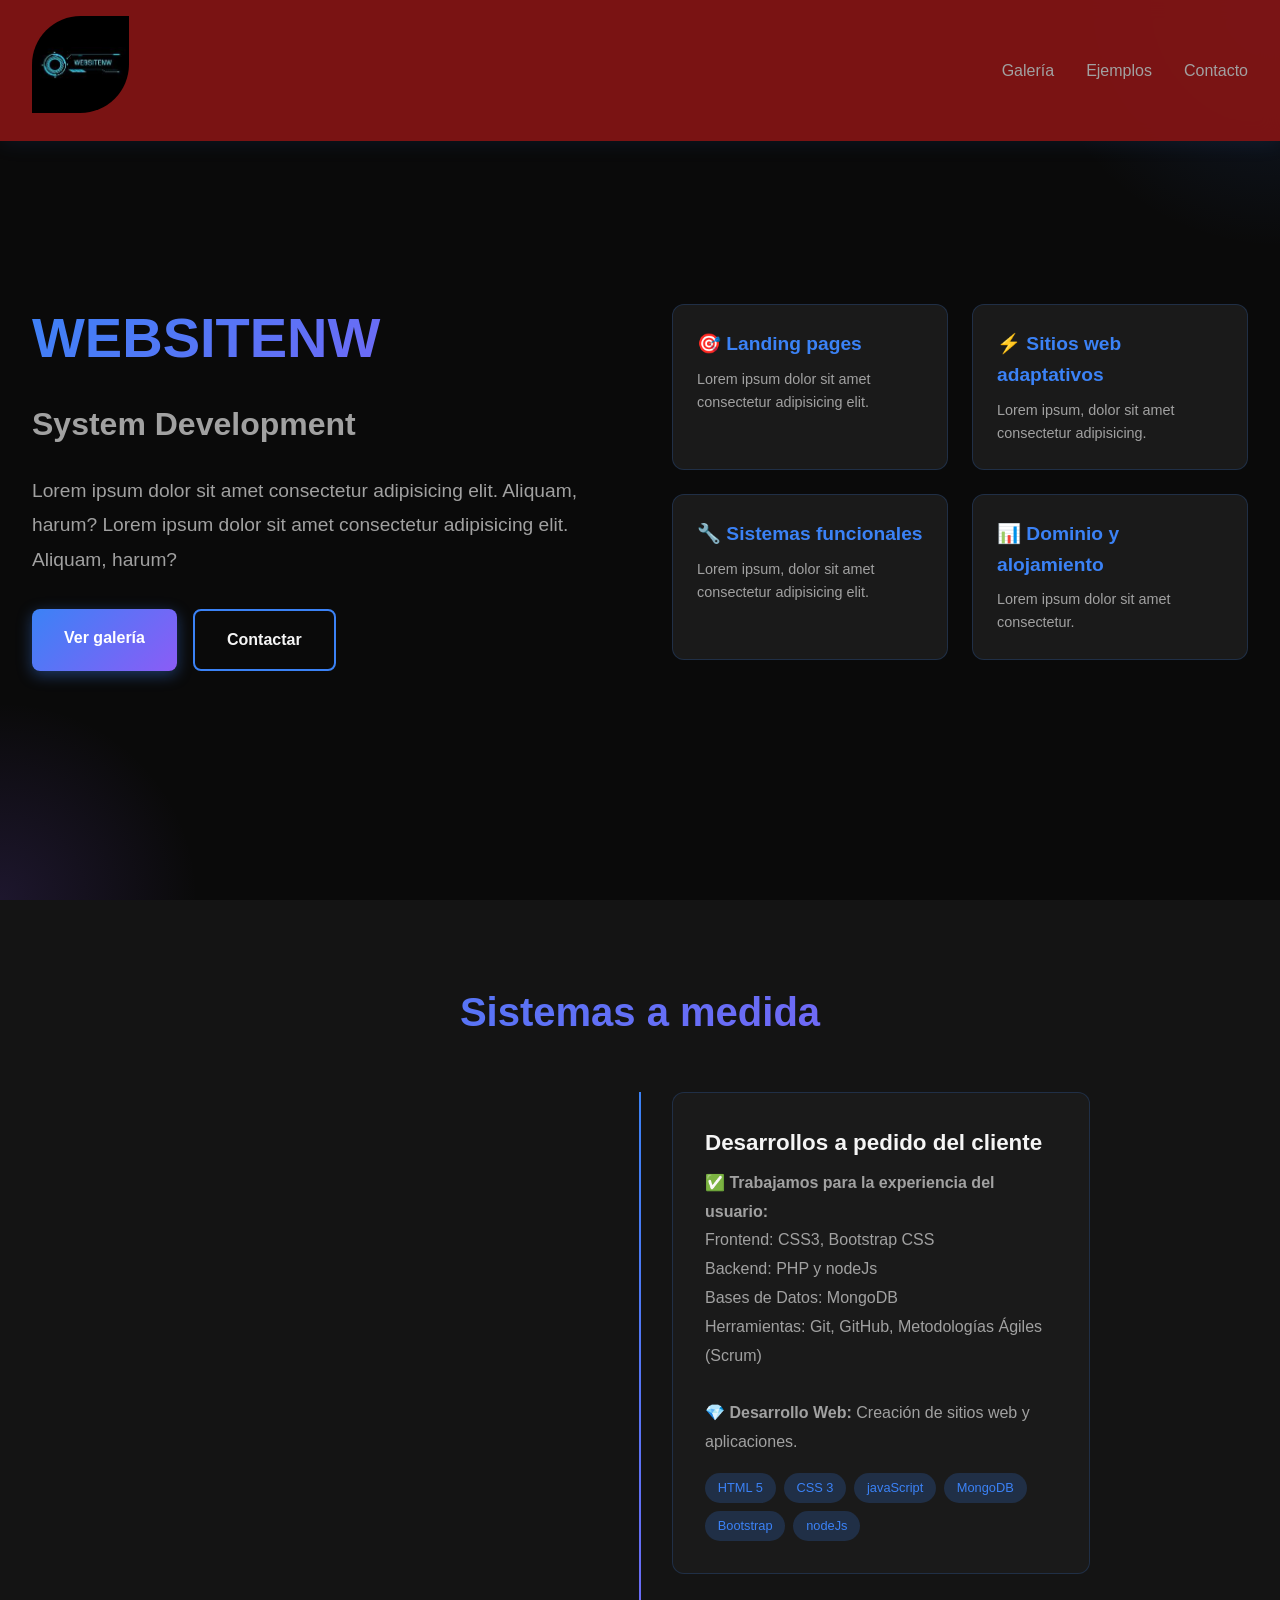
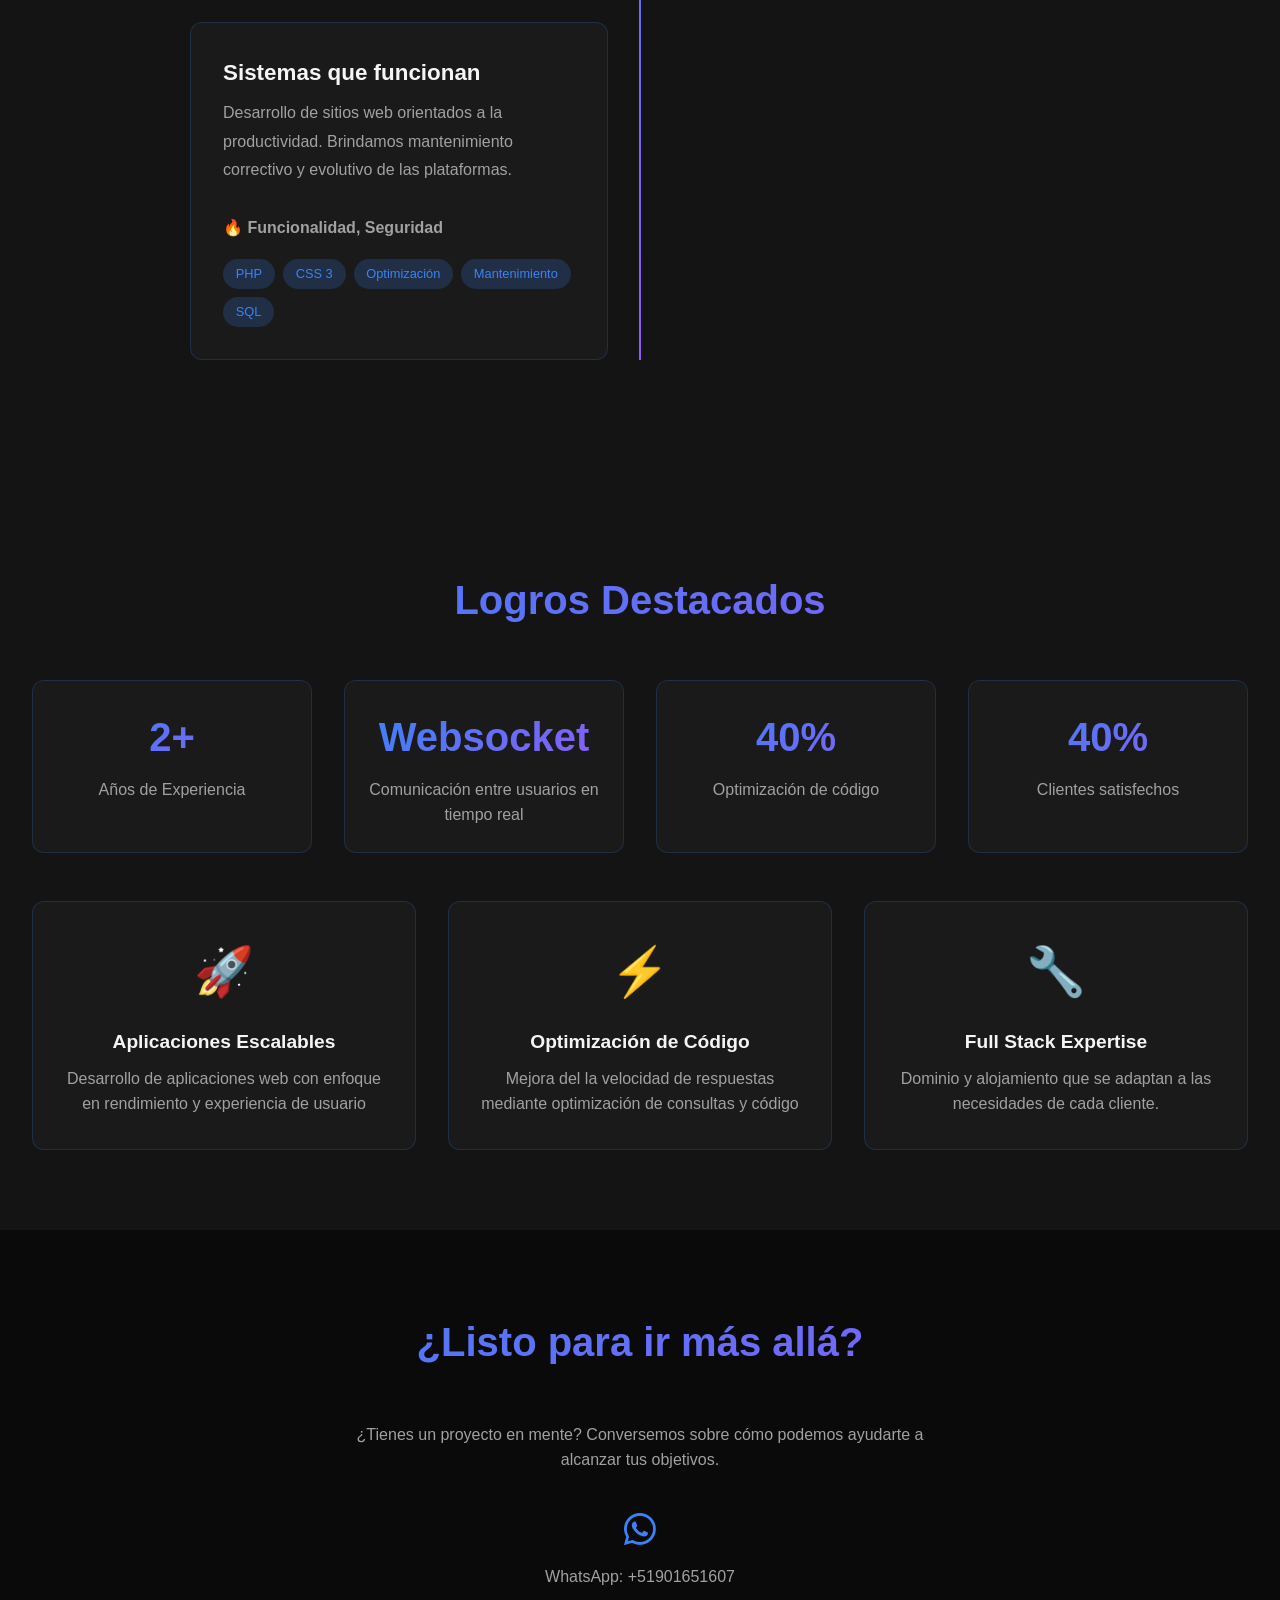
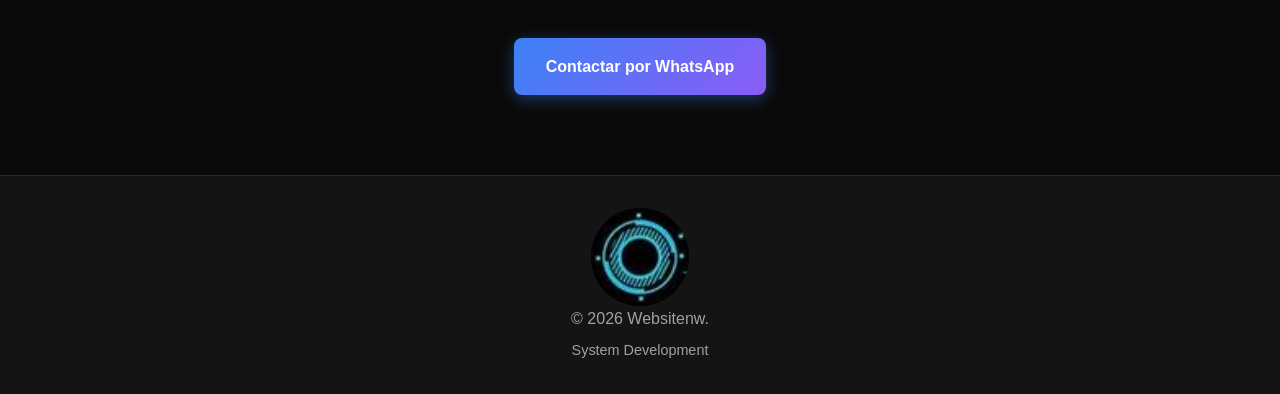
==== index.html @ ccc13fab "first commit" ====
<!DOCTYPE html>
<html lang="es">
<head>
    <meta charset="UTF-8">
    <meta name="viewport" content="width=device-width, initial-scale=1.0">
    <!--<link rel="stylesheet" href="https://cdn.jsdelivr.net/npm/bootstrap@5.2.2/dist/css/bootstrap.min.css" integrity="sha384-Zenh87qX5JnK2Jl0vWa8Ck2rdkQ2Bzep5IDxbcnCeuOxjzrPF/et3URy9Bv1WTRi" crossorigin="anonymous">-->
    <link rel="stylesheet" href="https://cdn.jsdelivr.net/npm/bootstrap-icons@1.10.4/font/bootstrap-icons.css">
    <link rel="shortcut icon" href="./imagenes/shortcut_wn.png">
    <link rel="stylesheet" href="./estilos/styles.css">
    <title>Websitenw</title>
</head>
<body>
    <nav class="navbar" id="navbar">
        <div class="nav-container">
            <a href="./index.html" class="logo"><img src="./imagenes/logo_websitenw_1.png" alt=""></a>
            <ul class="nav-links">
                <li><a href="./vistas/galeria.html">Galería</a></li>
                <li><a href="./vistas/ejemplos.html">Ejemplos</a></li>
                <li><a href="#contacto">Contacto</a></li>
            </ul>
            <div class="menu-toggle bi bi-list">
                <ul class="nav-links-tlf">
                    <li><a href="./vistas/galeria.html">Galería</a></li>
                    <li><a href="./vistas/ejemplos.html">Ejemplos</a></li>
                    <li><a href="#contacto">Contacto</a></li>
                </ul>
            </div>
        </div>
    </nav>

    <section class="hero" id="inicio">
        <div class="hero-bg"></div>
        <div class="hero-content">
            <div class="hero-text">
                <h1>WEBSITENW</h1>
                <h2>System Development</h2>
                <p>Lorem ipsum dolor sit amet consectetur adipisicing elit. Aliquam, harum? Lorem ipsum dolor sit amet consectetur adipisicing elit. Aliquam, harum?</p>
                <div class="cta-buttons">
                    <a href="#experiencia" class="btn btn-primary">Ver galería</a>
                    <a href="#contacto" class="btn btn-secondary">Contactar</a>
                </div>
            </div>
            <div class="hero-skills">
                <div class="skill-card">
                    <h3>🎯 Landing pages</h3>
                    <p>Lorem ipsum dolor sit amet consectetur adipisicing elit.</p>
                </div>
                <div class="skill-card">
                    <h3>⚡ Sitios web adaptativos</h3>
                    <p>Lorem ipsum, dolor sit amet consectetur adipisicing.</p>
                </div>
                <div class="skill-card">
                    <h3>🔧 Sistemas funcionales</h3>
                    <p>Lorem ipsum, dolor sit amet consectetur adipisicing elit.</p>
                </div>
                <div class="skill-card">
                    <h3>📊 Dominio y alojamiento</h3>
                    <p>Lorem ipsum dolor sit amet consectetur.</p>
                </div>
            </div>
        </div>
    </section>

    <section class="experience-section" id="experiencia">
        <h2 class="section-title">Sistemas a medida</h2>
        <div class="timeline">
            <div class="timeline-item">
                <div class="timeline-content">
                    <!--<div class="timeline-date">Agosto 2024 - Agosto 2025</div>-->
                    <h3>Desarrollos a pedido del cliente</h3>
                    <!--<div class="timeline-company">IONYX LTD</div>
                    <div class="timeline-company">Australia - remoto</div>-->
                    <div class="timeline-description">
                        <strong>✅ Trabajamos para la experiencia del usuario:</strong><br>
                        Frontend: CSS3, Bootstrap CSS<br>
                        Backend: PHP y nodeJs<br>
                        Bases de Datos: MongoDB<br>
                        Herramientas: Git, GitHub, Metodologías Ágiles (Scrum)
                        <br><br>
                        <strong>💎 Desarrollo Web:</strong> Creación de sitios web y aplicaciones.
                    </div>
                    <div class="tech-tags">
                        <span class="tag">HTML 5</span>
                        <span class="tag">CSS 3</span>
                        <span class="tag">javaScript</span>
                        <span class="tag">MongoDB</span>
                        <span class="tag">Bootstrap</span>
                        <span class="tag">nodeJs</span>
                    </div>
                </div>
            </div>
            <div class="timeline-item">
                <div class="timeline-content">
                    <!--<div class="timeline-date">Enero 2023 - Agosto 2024</div>-->
                    <h3>Sistemas que funcionan</h3>
                    <!--<div class="timeline-company">Fortrainevolution</div>
                    <div class="timeline-company">Argentina - presencial</div>-->
                    <div class="timeline-description">
                        Desarrollo de sitios web orientados a la productividad. Brindamos mantenimiento correctivo y evolutivo de las plataformas.
                        <br><br>
                        <strong>🔥 Funcionalidad, Seguridad</strong>
                    </div>
                    <div class="tech-tags">
                        <span class="tag">PHP</span>
                        <span class="tag">CSS 3</span>
                        <span class="tag">Optimización</span>
                        <span class="tag">Mantenimiento</span>
                        <span class="tag">SQL</span>
                    </div>
                </div>
            </div>
            <!--<div class="timeline-item">
                <div class="timeline-content">
                    <div class="timeline-date">Enero 2022 - Enero 2023</div>
                    <h3>Front-end developer</h3>
                    <div class="timeline-company">Hunteando</div>
                    <div class="timeline-company">Argentina - remoto</div>
                    <div class="timeline-description">
                        Desarrollo de página web orientada a comercio de productos de higiene femenina. Responsable de la construcción del sitio a partir de la maqueta generada por el departamento de diseño y arte.
                        <br><br>
                        <strong>🔥 Desarrollo web front-end</strong>
                    </div>
                    <div class="tech-tags">
                        <span class="tag">HTML 5</span>
                        <span class="tag">CSS 3</span>
                        <span class="tag">Bootstrap</span>
                        <span class="tag">javaScript</span>
                    </div>
                </div>
            </div>-->
        </div>
    </section>

    <!--<section class="skills-section" id="habilidades">
        <h2 class="section-title">Mis trabajos</h2>
        <div class="skills-grid">
            <div class="skill-category">
                <img src="./imagenes/jueguito.png" alt="">
                <h3>🎮 Videojuego Sencillo</h3>

                <ul class="skill-list">
                    <li>Scratch 3.0</li>
                    <li>HTML 5</li>
                    <li>CSS 3</li>
                    <li>JavaScript</li>
                </ul>
                <a href="./html/des/index.html" class="btn btn-primary" target="_blank">visitar</a>
            </div>
            <div class="skill-category">
                <img src="./imagenes/juegos_varios.png" alt="">
                <h3>🎮 Plataforma con varios juegos multijugador</h3>

                <ul class="skill-list">
                    <li>HTML 5</li>
                    <li>CSS 3</li>
                    <li>javaScript</li>
                    <li>Bootstrap</li>
                    <li>nodeJs</li>
                    <li>Express</li>
                    <li>webSocket</li>
                </ul>
                <a href="https://juegos-l9bi.onrender.com/" class="btn btn-primary" target="_blank">visitar</a>
            </div>
            <div class="skill-category">
                <img src="./imagenes/appventas.png" alt="">
                <h3>🛒 Tienda en línea</h3>

                <ul class="skill-list">
                    <li>HTML 5</li>
                    <li>CSS 3</li>
                    <li>javaScript</li>
                    <li>Bootstrap</li>
                    <li>nodeJs</li>
                    <li>Express</li>
                    <li>mongoDB</li>
                </ul>
                <a href="https://appdeventas.netlify.app/" class="btn btn-primary" target="_blank">visitar</a>
            </div>
            <div class="skill-category">
                <img src="./imagenes/relatos.png" alt="">
                <h3>📖 Relatos cortos</h3>

                <ul class="skill-list">
                    <li>HTML 5</li>
                    <li>CSS 3</li>
                    <li>javaScript</li>
                    <li>Bootstrap</li>
                    <li>nodeJs</li>
                    <li>Express</li>
                    <li>mongoDB</li>
                </ul>
                <a href="https://kikeesponjastories.netlify.app/" class="btn btn-primary" target="_blank">visitar</a>
            </div>
            <div class="skill-category">
                <img src="./imagenes/curso_grandes.png" alt="">
                <h3>💾 Computación básica</h3>

                <ul class="skill-list">
                    <li>HTML 5</li>
                    <li>CSS 3</li>
                    <li>javaScript</li>
                </ul>
                <a href="https://cursograndes.netlify.app/" class="btn btn-primary" target="_blank">visitar</a>
            </div>
            <div class="skill-category">
                <img src="./imagenes/diccven.png" alt="">
                <h3>📖 Diccionario Venezolano</h3>

                <ul class="skill-list">
                    <li>HTML 5</li>
                    <li>CSS 3</li>
                    <li>javaScript</li>
                </ul>
                <a href="https://dicespven.netlify.app/" class="btn btn-primary" target="_blank">visitar</a>
            </div>
            <div class="skill-category">
                <img src="./imagenes/memocartas.png" alt="">
                <h3>🎮 Juego de memoria</h3>

                <ul class="skill-list">
                    <li>HTML 5</li>
                    <li>CSS 3</li>
                    <li>javaScript</li>
                </ul>
                <a href="https://memocartas.netlify.app/" class="btn btn-primary" target="_blank">visitar</a>
            </div>
            <div class="skill-category">
                <img src="./imagenes/lader.png" alt="">
                <h3>🔖 Landing para Lader</h3>

                <ul class="skill-list">
                    <li>HTML 5</li>
                    <li>CSS 3</li>
                    <li>javaScript</li>
                </ul>
                <a href="https://laderland.netlify.app/" class="btn btn-primary" target="_blank">visitar</a>
            </div>
            <div class="skill-category">
                <img src="./imagenes/mopets.png" alt="">
                <h3>🔖 Landing para MopetsCuritiba</h3>

                <ul class="skill-list">
                    <li>HTML 5</li>
                    <li>CSS 3</li>
                    <li>javaScript</li>
                    <li>Bootstrap</li>
                </ul>
                <a href="https://mopetschuchu.netlify.app/" class="btn btn-primary" target="_blank">visitar</a>
            </div>
            <div class="skill-category">
                <img src="./imagenes/rueda.png" alt="">
                <h3>🔖 Rueda experimental con CSS</h3>

                <ul class="skill-list">
                    <li>HTML 5</li>
                    <li>CSS 3</li>
                </ul>
                <a href="./vistas/rueda.html" class="btn btn-primary" target="_blank">visitar</a>
            </div>
            <div class="skill-category">
                <img src="./imagenes/ciudad.png" alt="">
                <h3>🔖 Panorámica de una ciudad</h3>

                <ul class="skill-list">
                    <li>HTML 5</li>
                    <li>CSS 3</li>
                </ul>
                <a href="./vistas/ciudad.html" class="btn btn-primary" target="_blank">visitar</a>
            </div>
            <div class="skill-category">
                <img src="./imagenes/pinguino.png" alt="">
                <h3>🔖 Pinguino que saluda, hecho con cariño y mucho CSS.</h3>

                <ul class="skill-list">
                    <li>HTML 5</li>
                    <li>CSS 3</li>
                </ul>
                <a href="./vistas/pinguino.html" class="btn btn-primary" target="_blank">visitar</a>
            </div>
        </div>
    </section>-->

    <section class="achievements-section" id="logros">
        <h2 class="section-title">Logros Destacados</h2>
        <div class="stats-container">
            <div class="stat-box">
                <div class="stat-number">+4</div>
                <div class="stat-label">Años de Experiencia</div>
            </div>
            <div class="stat-box">
                <div class="stat-number">Websocket</div>
                <div class="stat-label">Comunicación entre usuarios en tiempo real</div>
            </div>
            <div class="stat-box">
                <div class="stat-number">100%</div>
                <div class="stat-label">Optimización de código</div>
            </div>
            <div class="stat-box">
                <div class="stat-number">100%</div>
                <div class="stat-label">Clientes satisfechos</div>
            </div>
        </div>
        <div class="achievements-grid" style="margin-top: 3rem;">
            <div class="achievement-card">
                <div class="achievement-icon">🚀</div>
                <h3>Aplicaciones Escalables</h3>
                <p>Desarrollo de aplicaciones web con enfoque en rendimiento y experiencia de usuario</p>
            </div>
            <div class="achievement-card">
                <div class="achievement-icon">⚡</div>
                <h3>Optimización de Código</h3>
                <p>Mejora del la velocidad de respuestas mediante optimización de consultas y código</p>
            </div>
            <!--<div class="achievement-card">
                <div class="achievement-icon">🎯</div>
                <h3>Metodologías Ágiles</h3>
                <p>Trabajo efectivo en equipo usando Scrum para entrega continua de valor</p>
            </div>-->
            <div class="achievement-card">
                <div class="achievement-icon">🔧</div>
                <h3>Full Stack Expertise</h3>
                <p>Dominio y alojamiento que se adaptan a las necesidades de cada cliente.</p>
            </div>
            <!--<div class="achievement-card">
                <div class="achievement-icon">💡</div>
                <h3>Resolución de Problemas</h3>
                <p>Habilidad destacada en resolver problemas complejos con soluciones innovadoras</p>
            </div>
            <div class="achievement-card">
                <div class="achievement-icon">🌐</div>
                <h3>Desarrollo Multiplataforma</h3>
                <p>Experiencia en Android, Web y aplicaciones personalizadas según especificaciones del cliente</p>
            </div>-->
        </div>
    </section>

    <section class="contact-section" id="contacto">
        <h2 class="section-title">¿Listo para ir más allá?</h2>
        <p style="color: var(--text-secondary); max-width: 600px; margin: 0 auto 2rem;">
            ¿Tienes un proyecto en mente? Conversemos sobre cómo podemos ayudarte a alcanzar tus objetivos.
        </p>
        <div class="contact-info">
            <!--<div class="contact-item">
                <div class="contact-icon"><i class="bi bi-linkedin"></i></div>
                <a href="http://linkedin.com/in/enrique-barreto-749077265" target="_blank">LinkedIn Profile</a>
            </div>-->
            <div class="contact-item">
                <div class="contact-icon"><i class="bi bi-whatsapp"></i></div>
                <a href="https://wa.me/+51906202457?text=Hola,%20estoy%20interesado%20en%20contactarte." target="_blank">WhatsApp: +51901651607</a>
            </div>
            <!--<div class="contact-item">
                <div class="contact-icon">🌍</div>
                <div style="color: var(--text-secondary);">Disponible para trabajar para cualquier parte del mundo</div>
            </div>-->
        </div>
        <div style="margin-top: 3rem;">
            <a href="https://wa.me/+51906202457?text=Hola,%20estoy%20interesado%20en%20contactarte." class="btn btn-primary">Contactar por WhatsApp</a>
        </div>
    </section>

    <footer>
        <div class="logo_footer"><img src="./imagenes/shortcut_wn.png" alt=""></div>
        <p>&copy; 2026 Websitenw.</p>
        <p style="margin-top: 0.5rem; font-size: 0.9rem;">System Development</p>
    </footer>

    <script>
        window.addEventListener('scroll', () => {
            const navbar = document.getElementById('navbar');
            if (window.scrollY > 50) {
                navbar.classList.add('scrolled');
            } else {
                navbar.classList.remove('scrolled');
            }
        });

        document.querySelectorAll('a[href^="#"]').forEach(anchor => {
            anchor.addEventListener('click', function (e) {
                e.preventDefault();
                const target = document.querySelector(this.getAttribute('href'));
                if (target) {
                    target.scrollIntoView({
                        behavior: 'smooth',
                        block: 'start'
                    });
                }
            });
        });

         const observer = new IntersectionObserver((entries) => {
            entries.forEach(entry => {
                if (entry.isIntersecting) {
                    entry.target.style.opacity = '1';
                    entry.target.style.transform = 'translateY(0)';
                }
            });
        }, {
            threshold: 0.1
        });

        document.querySelectorAll('.timeline-item, .skill-category, .achievement-card, .stat-box').forEach(el => {
            el.style.opacity = '0';
            el.style.transform = 'translateY(20px)';
            el.style.transition = 'all 0.6s ease';
            observer.observe(el);
        });

        const stats = document.querySelectorAll('.stat-number');
        const animateStats = (entries) => {
            entries.forEach(entry => {
                if (entry.isIntersecting) {
                    const target = entry.target;
                    const text = target.textContent;
                    const isPercent = text.includes('%');
                    const isPlus = text.includes('+');
                    const value = parseFloat(text);
                    
                    if (!isNaN(value)) {
                        let current = 0;
                        const increment = value / 50;
                        const timer = setInterval(() => {
                            current += increment;
                            if (current >= value) {
                                current = value;
                                clearInterval(timer);
                            }
                            target.textContent = current.toFixed(isPercent && !Number.isInteger(value) ? 1 : 0) + (isPercent ? '%' : '') + (isPlus ? '+' : '');
                        }, 30);
                    }
                }
            });
        };

        const statsObserver = new IntersectionObserver(animateStats, {
            threshold: 0.5
        });

        stats.forEach(stat => statsObserver.observe(stat));

        document.querySelectorAll('.skill-card, .timeline-content, .skill-category, .achievement-card').forEach(card => {
            card.addEventListener('mouseenter', function() {
                this.style.transition = 'all 0.3s cubic-bezier(0.4, 0, 0.2, 1)';
            });
        });
    </script>
</body>

<!-- Mirrored from portafolio-luisferdevstudio.netlify.app/ by HTTrack Website Copier/3.x [XR&CO'2014], Fri, 19 Dec 2025 14:53:16 GMT -->
</html>
---- estilos/styles.css ----
* {
    margin: 0;
    padding: 0;
    box-sizing: border-box;
}
:root {
    --bg-primary: #0a0a0a;
    --bg-secondary: #141414;
    --bg-card: #1a1a1a;
    --accent-primary: #3b82f6;
    --accent-secondary: #8b5cf6;
    --text-primary: #f5f5f5;
    --text-secondary: #a1a1a1;
    --gradient: linear-gradient(135deg, #3b82f6 0%, #8b5cf6 100%);
}
body {
    font-family: 'Segoe UI', Tahoma, Geneva, Verdana, sans-serif;
    background: var(--bg-primary);
    color: var(--text-primary);
    line-height: 1.6;
    overflow-x: hidden;
}
.navbar {
    position: fixed;
    top: 0;
    width: 100%;
    background: #811515f2;
    backdrop-filter: blur(10px);
    padding: 1rem 2rem;
    z-index: 1000;
    box-shadow: 0 2px 20px rgba(59, 130, 246, 0.1);
    transition: all 0.3s ease;
}
.navbar.scrolled {
    padding: 0.5rem 2rem;
    box-shadow: 0 2px 30px rgba(59, 130, 246, 0.2);
}
.nav-container {
    max-width: 1400px;
    margin: 0 auto;
    display: flex;
    justify-content: space-between;
    align-items: center;
}
.logo {
    font-size: 1.5rem;
    font-weight: bold;
    background: var(--gradient);
    -webkit-background-clip: text;
    -webkit-text-fill-color: transparent;
    background-clip: text;
    width: 8%;
}
.logo > img{
    width: 100%;
    border-radius: 50% 0;
}
.logo_footer {
    font-size: 1.5rem;
    font-weight: bold;
    background: var(--gradient);
    -webkit-background-clip: text;
    -webkit-text-fill-color: transparent;
    background-clip: text;
    width: 8%;
    display: flex;
    justify-content: center;
}
.logo_footer > img{
    width: 100%;
    border-radius: 50%;
}
.nav-links {
    display: flex;
    gap: 2rem;
    list-style: none;
}
.nav-links a {
    color: var(--text-secondary);
    text-decoration: none;
    transition: color 0.3s ease;
    font-weight: 500;
}
.nav-links a:hover {
    color: var(--accent-primary);
}
.nav-links-tlf{
    opacity: 0;
    transform: translateY(-20px);
    transition: opacity 0.5s ease, transform 0.5s ease;
    position: absolute;
    right: 0px;
    top: 40%;
    position: absolute;
    list-style: none;
    text-decoration: none;
    pointer-events: none;
}
.menu-toggle:hover .nav-links-tlf{
    opacity: 1;
    pointer-events: auto;
    margin: 2%;
    transform: translateY(0);
}
.nav-links-tlf > li{
    border-radius: 15px;
    width: 120px;
    text-align: center;
}
.nav-links-tlf > li > a{
    text-decoration: none;
}
.nav-links-tlf > li:hover{
    background: #f5f5f5;
}
.hero {
    min-height: 100vh;
    display: flex;
    align-items: center;
    justify-content: center;
    position: relative;
    overflow: hidden;
    padding: 6rem 2rem 2rem;
}
.hero-bg {
    position: absolute;
    width: 100%;
    height: 100%;
    top: 0;
    left: 0;
    z-index: 0;
}
.hero-bg::before {
    content: '';
    position: absolute;
    width: 500px;
    height: 500px;
    background: radial-gradient(circle, rgba(59, 130, 246, 0.15) 0%, transparent 70%);
    top: -250px;
    right: -250px;
    animation: float 20s ease-in-out infinite;
}
.hero-bg::after {
    content: '';
    position: absolute;
    width: 400px;
    height: 400px;
    background: radial-gradient(circle, rgba(139, 92, 246, 0.15) 0%, transparent 70%);
    bottom: -200px;
    left: -200px;
    animation: float 15s ease-in-out infinite reverse;
}
@keyframes float {
    0%, 100% { transform: translate(0, 0) scale(1); }
    50% { transform: translate(50px, 50px) scale(1.1); }
}
.hero-content {
    max-width: 1400px;
    width: 100%;
    display: grid;
    grid-template-columns: 1fr 1fr;
    gap: 4rem;
    align-items: center;
    position: relative;
    z-index: 1;
}
.hero-text h1 {
    font-size: 3.5rem;
    margin-bottom: 1rem;
    background: var(--gradient);
    -webkit-background-clip: text;
    -webkit-text-fill-color: transparent;
    background-clip: text;
    animation: fadeInUp 1s ease;
}
.hero-text h2 {
    font-size: 2rem;
    color: var(--text-secondary);
    margin-bottom: 1.5rem;
    animation: fadeInUp 1s ease 0.2s backwards;
}
.hero-text p {
    font-size: 1.2rem;
    color: var(--text-secondary);
    margin-bottom: 2rem;
    line-height: 1.8;
    animation: fadeInUp 1s ease 0.4s backwards;
}
@keyframes fadeInUp {
    from {
        opacity: 0;
        transform: translateY(30px);
    }
    to {
        opacity: 1;
        transform: translateY(0);
    }
}
.cta-buttons {
    display: flex;
    gap: 1rem;
    animation: fadeInUp 1s ease 0.6s backwards;
}
.btn {
    padding: 1rem 2rem;
    border: none;
    border-radius: 8px;
    font-size: 1rem;
    cursor: pointer;
    transition: all 0.3s ease;
    text-decoration: none;
    display: inline-block;
    font-weight: 600;
}
.btn-primary {
    background: var(--gradient);
    color: white;
    box-shadow: 0 4px 15px rgba(59, 130, 246, 0.4);
}
.btn-primary:hover {
    transform: translateY(-2px);
    box-shadow: 0 6px 20px rgba(59, 130, 246, 0.6);
}
.btn-secondary {
    background: transparent;
    color: var(--text-primary);
    border: 2px solid var(--accent-primary);
}
.btn-secondary:hover {
    background: rgba(59, 130, 246, 0.1);
    transform: translateY(-2px);
}
.hero-skills {
    display: grid;
    grid-template-columns: repeat(2, 1fr);
    gap: 1.5rem;
}
.skill-card {
    background: var(--bg-card);
    padding: 1.5rem;
    border-radius: 12px;
    border: 1px solid rgba(59, 130, 246, 0.2);
    transition: all 0.3s ease;
    cursor: pointer;
}
.skill-card:hover {
    transform: translateY(-5px);
    border-color: var(--accent-primary);
    box-shadow: 0 8px 25px rgba(59, 130, 246, 0.3);
}
.skill-card h3 {
    color: var(--accent-primary);
    margin-bottom: 0.5rem;
    font-size: 1.2rem;
}
.skill-card p {
    color: var(--text-secondary);
    font-size: 0.9rem;
}
section {
    padding: 5rem 2rem;
    max-width: 1400px;
    margin: 0 auto;
}
.section-title {
    text-align: center;
    font-size: 2.5rem;
    margin-bottom: 3rem;
    background: var(--gradient);
    -webkit-background-clip: text;
    -webkit-text-fill-color: transparent;
    background-clip: text;
}
.experience-section {
    background: var(--bg-secondary);
}
.timeline {
    position: relative;
    max-width: 900px;
    margin: 0 auto;
}
.timeline::before {
    content: '';
    position: absolute;
    left: 50%;
    transform: translateX(-50%);
    width: 2px;
    height: 100%;
    background: var(--gradient);
}
.timeline-item {
    margin-bottom: 3rem;
    position: relative;
}
.timeline-content {
    background: var(--bg-card);
    padding: 2rem;
    border-radius: 12px;
    border: 1px solid rgba(59, 130, 246, 0.2);
    transition: all 0.3s ease;
    width: calc(50% - 2rem);
}
.timeline-item:nth-child(odd) .timeline-content {
    margin-left: auto;
}
.timeline-content:hover {
    transform: scale(1.02);
    border-color: var(--accent-primary);
    box-shadow: 0 8px 30px rgba(59, 130, 246, 0.3);
}
.timeline-date {
    color: var(--accent-primary);
    font-size: 0.9rem;
    margin-bottom: 0.5rem;
    font-weight: 600;
}
.timeline-content h3 {
    color: var(--text-primary);
    margin-bottom: 0.5rem;
    font-size: 1.4rem;
}
.timeline-company {
    color: var(--text-secondary);
    font-size: 0.95rem;
    margin-bottom: 1rem;
}
.timeline-description {
    color: var(--text-secondary);
    line-height: 1.8;
    margin-bottom: 1rem;
}
.tech-tags {
    display: flex;
    gap: 0.5rem;
    flex-wrap: wrap;
    margin-top: 1rem;
}
.tag {
    background: rgba(59, 130, 246, 0.2);
    color: var(--accent-primary);
    padding: 0.3rem 0.8rem;
    border-radius: 20px;
    font-size: 0.8rem;
}
.skills-section {
    background: var(--bg-primary);
}
.skills-grid {
    display: grid;
    grid-template-columns: repeat(auto-fit, minmax(280px, 1fr));
    gap: 2rem;
}
.skill-category {
    background: var(--bg-card);
    padding: 2rem;
    border-radius: 12px;
    border: 1px solid rgba(59, 130, 246, 0.2);
    transition: all 0.3s ease;
}
.skill-category:hover {
    transform: translateY(-5px);
    border-color: var(--accent-primary);
    box-shadow: 0 8px 30px rgba(59, 130, 246, 0.3);
}
.skill-category h3 {
    color: var(--accent-primary);
    margin-bottom: 1.5rem;
    font-size: 1.3rem;
    display: flex;
    align-items: center;
    gap: 0.5rem;
}
.skill-category img{
    width: 100%;
}
.skill-list {
    list-style: none;
}
.skill-list li {
    color: var(--text-secondary);
    padding: 0.5rem 0;
    border-bottom: 1px solid rgba(59, 130, 246, 0.1);
    transition: color 0.3s ease;
}
.skill-list li:hover {
    color: var(--text-primary);
}
.skill-list li:last-child {
    border-bottom: none;
}
.achievements-section {
    background: var(--bg-secondary);
}
.achievements-grid {
    display: grid;
    grid-template-columns: repeat(auto-fit, minmax(300px, 1fr));
    gap: 2rem;
}
.achievement-card {
    background: var(--bg-card);
    padding: 2rem;
    border-radius: 12px;
    border: 1px solid rgba(59, 130, 246, 0.2);
    text-align: center;
    transition: all 0.3s ease;
}
.achievement-card:hover {
    transform: scale(1.05);
    border-color: var(--accent-primary);
    box-shadow: 0 8px 30px rgba(59, 130, 246, 0.3);
}
.achievement-icon {
    font-size: 3rem;
    margin-bottom: 1rem;
}
.achievement-card h3 {
    color: var(--text-primary);
    margin-bottom: 0.5rem;
    font-size: 1.2rem;
}
.achievement-card p {
    color: var(--text-secondary);
}
.contact-section {
    text-align: center;
    background: var(--bg-primary);
}
.contact-info {
    display: flex;
    justify-content: center;
    gap: 3rem;
    flex-wrap: wrap;
    margin-top: 2rem;
}
.contact-item {
    display: flex;
    flex-direction: column;
    align-items: center;
    gap: 0.5rem;
}
.contact-icon {
    font-size: 2rem;
    color: var(--accent-primary);
}
.contact-item a {
    color: var(--text-secondary);
    text-decoration: none;
    transition: color 0.3s ease;
}
.contact-item a:hover {
    color: var(--accent-primary);
}
footer {
    display: flex;
    justify-content: center;
    flex-direction: column;
    align-items: center;
    text-align: center;
    padding: 2rem;
    background: var(--bg-secondary);
    color: var(--text-secondary);
    border-top: 1px solid rgba(59, 130, 246, 0.2);
}
@media (max-width: 768px) {
    .hero-content {
        grid-template-columns: 1fr;
        gap: 2rem;
        text-align: center;
    }
    .hero-text h1 {
        font-size: 2.5rem;
    }
    .hero-text h2 {
        font-size: 1.5rem;
    }
    .cta-buttons {
        justify-content: center;
        flex-direction: column;
    }
    .nav-links {
        display: none;
    }
    .hero-skills {
        grid-template-columns: 1fr;
    }
    .timeline::before {
        left: 0;
    }
    .timeline-content {
        width: 100%;
        margin-left: 2rem !important;
    }
    .skills-grid,
    .achievements-grid {
        grid-template-columns: 1fr;
    }
}
.menu-toggle {
    display: none;
    flex-direction: column;
    gap: 5px;
    cursor: pointer;
}
@media (max-width: 768px) {
    .menu-toggle {
        display: flex;
    }
}
.stats-container {
    display: grid;
    grid-template-columns: repeat(auto-fit, minmax(200px, 1fr));
    gap: 2rem;
    margin-top: 2rem;
}
.stat-box {
    text-align: center;
    padding: 1.5rem;
    background: var(--bg-card);
    border-radius: 12px;
    border: 1px solid rgba(59, 130, 246, 0.2);
}
.stat-number {
    font-size: 2.5rem;
    font-weight: bold;
    background: var(--gradient);
    -webkit-background-clip: text;
    -webkit-text-fill-color: transparent;
    background-clip: text;
}
.stat-label {
    color: var(--text-secondary);
    margin-top: 0.5rem;
}
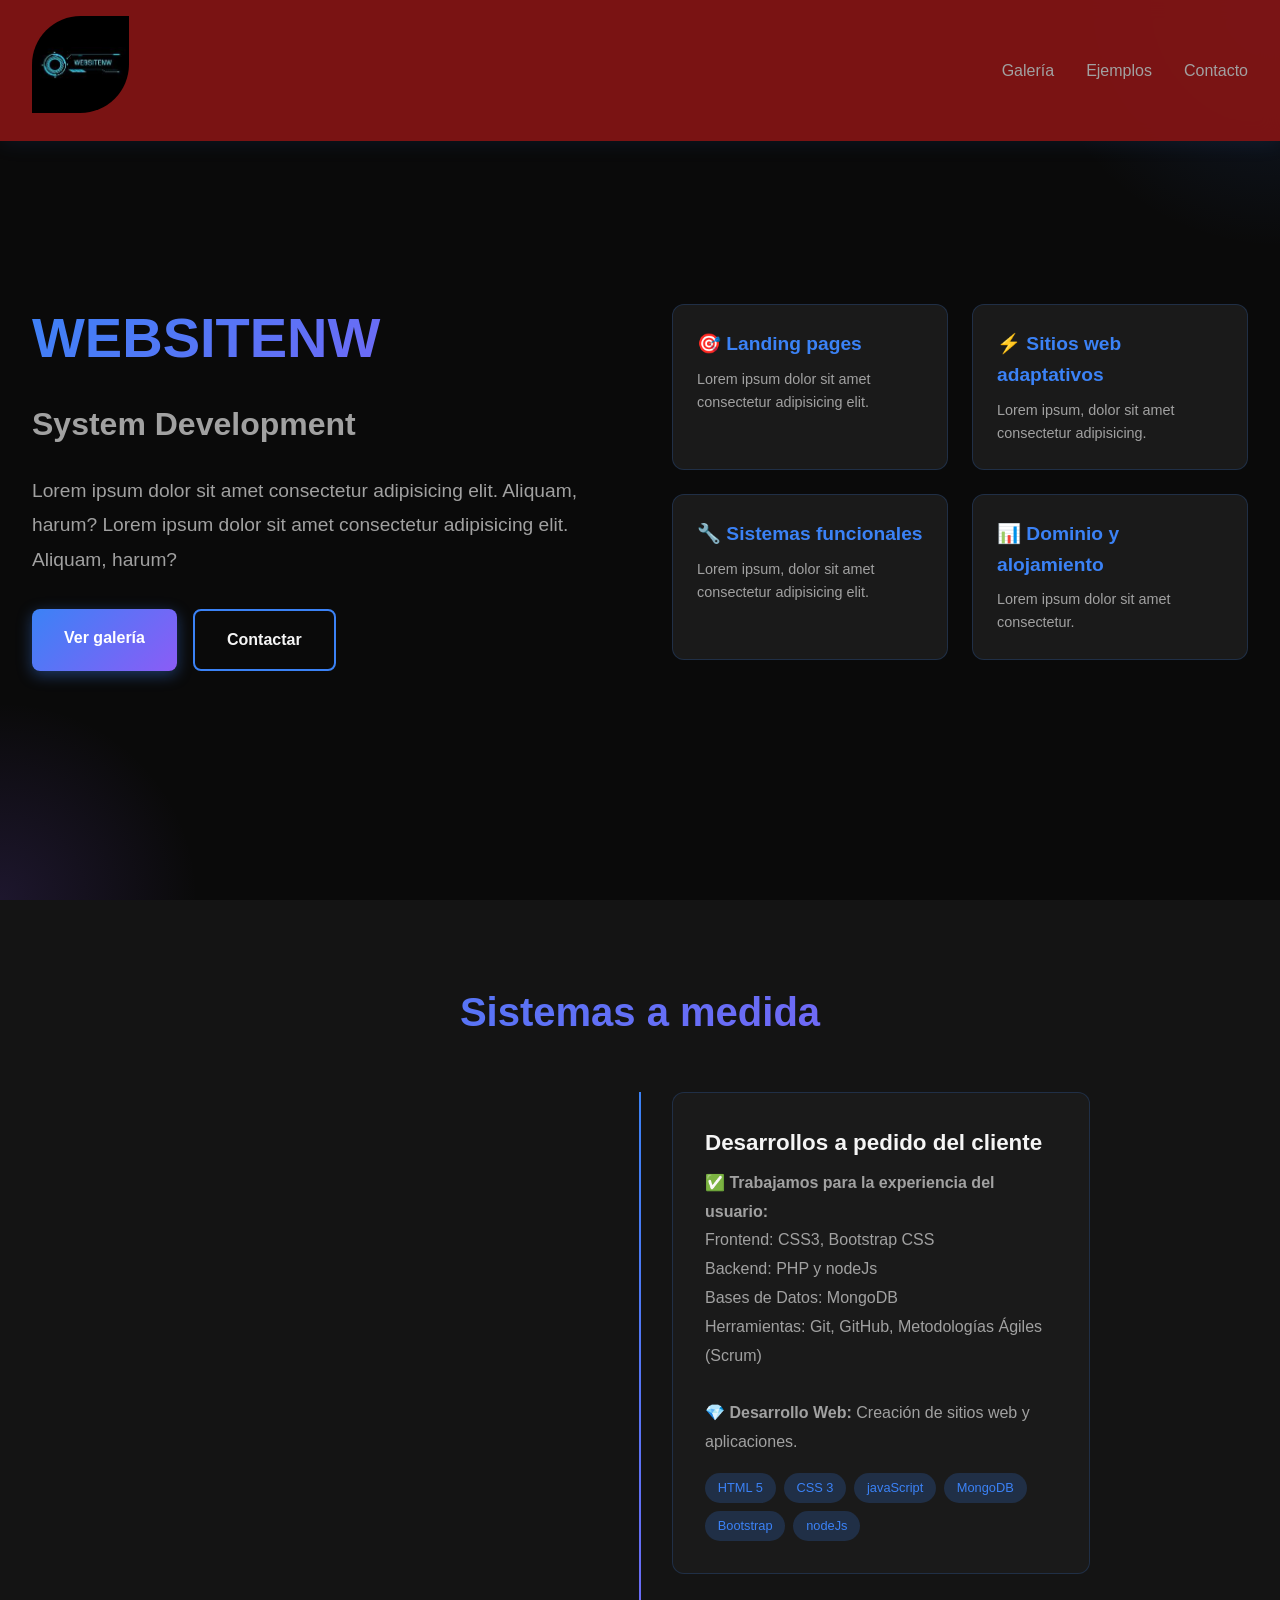
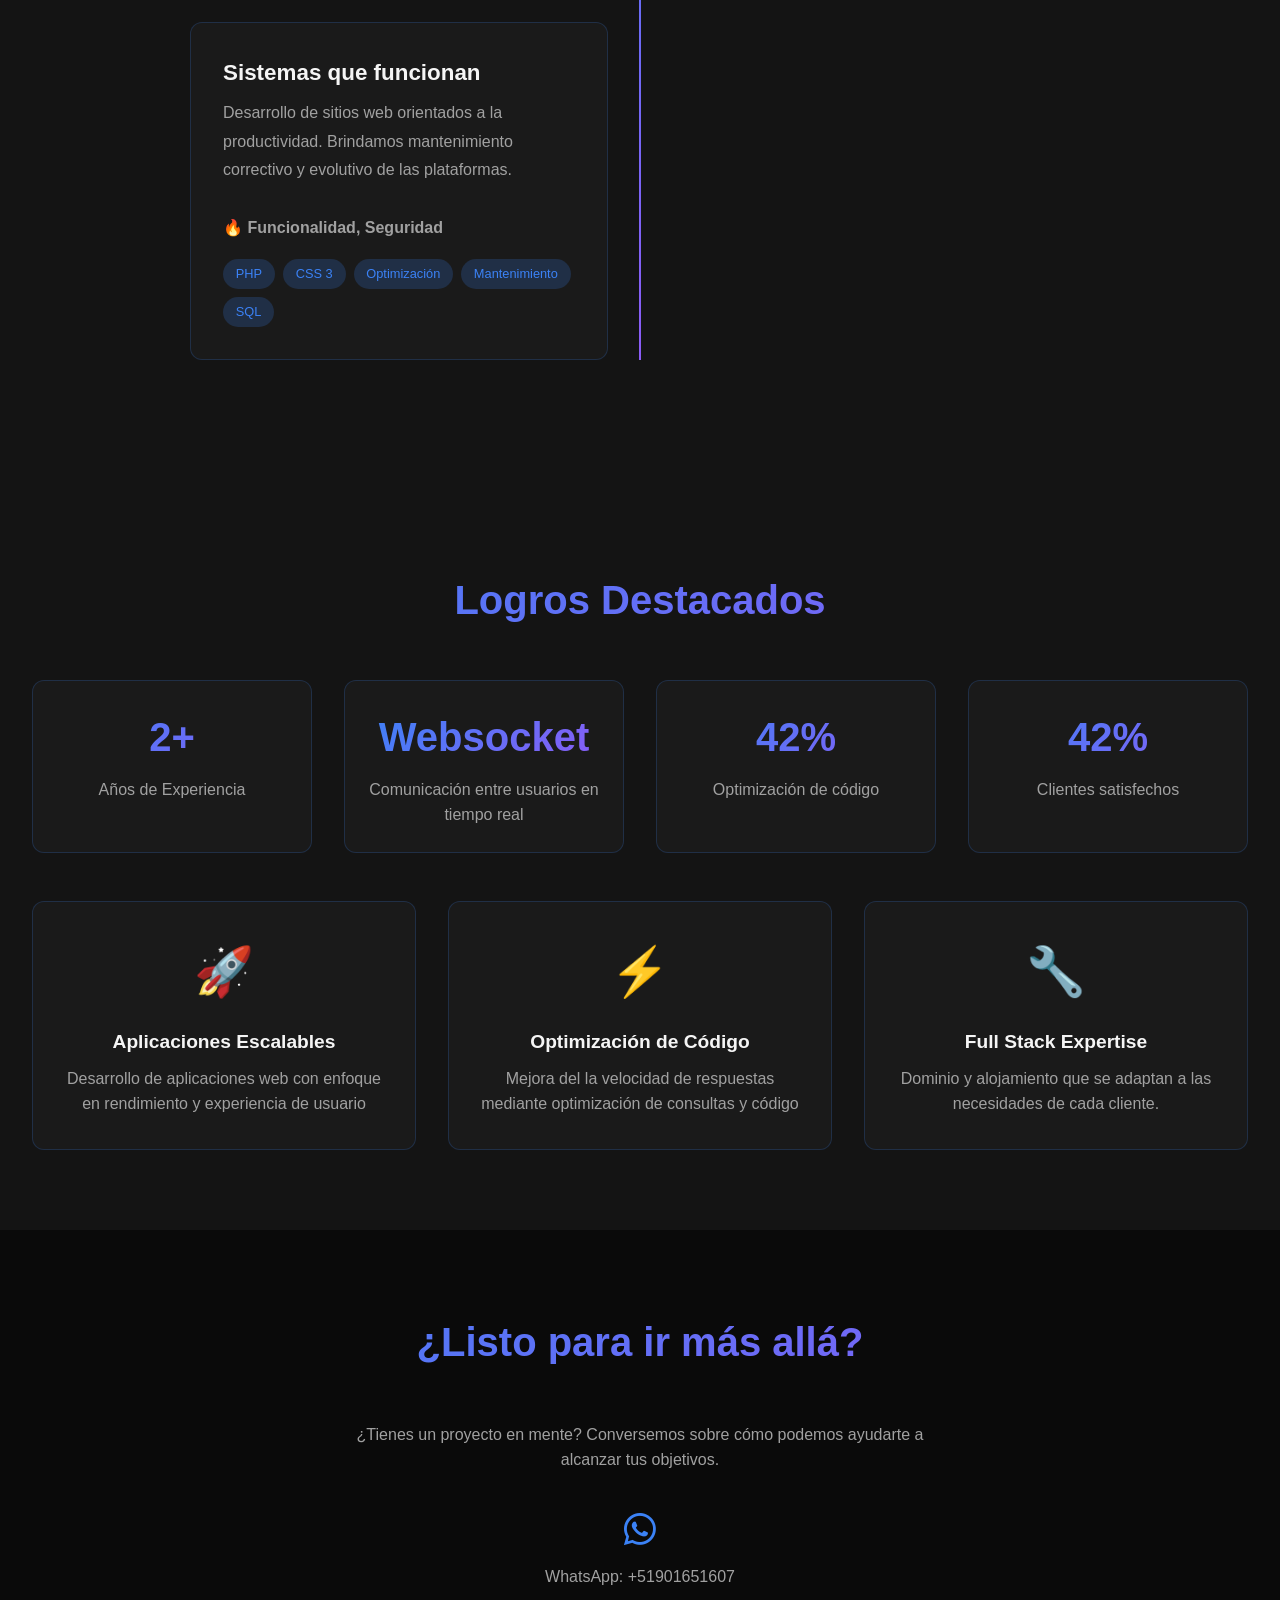
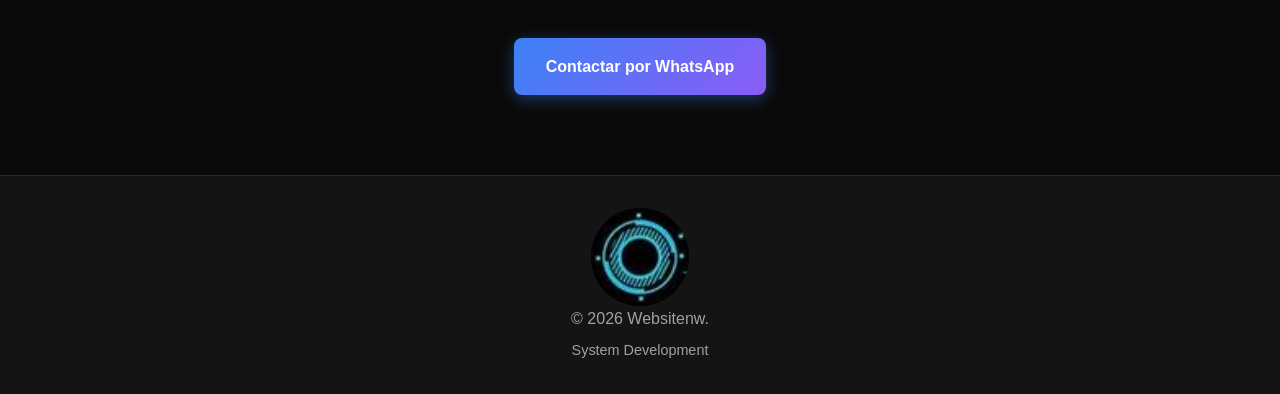
==== commit 4f37ec17: "actualización 12-02" ====
--- a/index.html
+++ b/index.html
@@ -444,6 +444,4 @@
         });
     </script>
 </body>
-
-<!-- Mirrored from portafolio-luisferdevstudio.netlify.app/ by HTTrack Website Copier/3.x [XR&CO'2014], Fri, 19 Dec 2025 14:53:16 GMT -->
 </html>
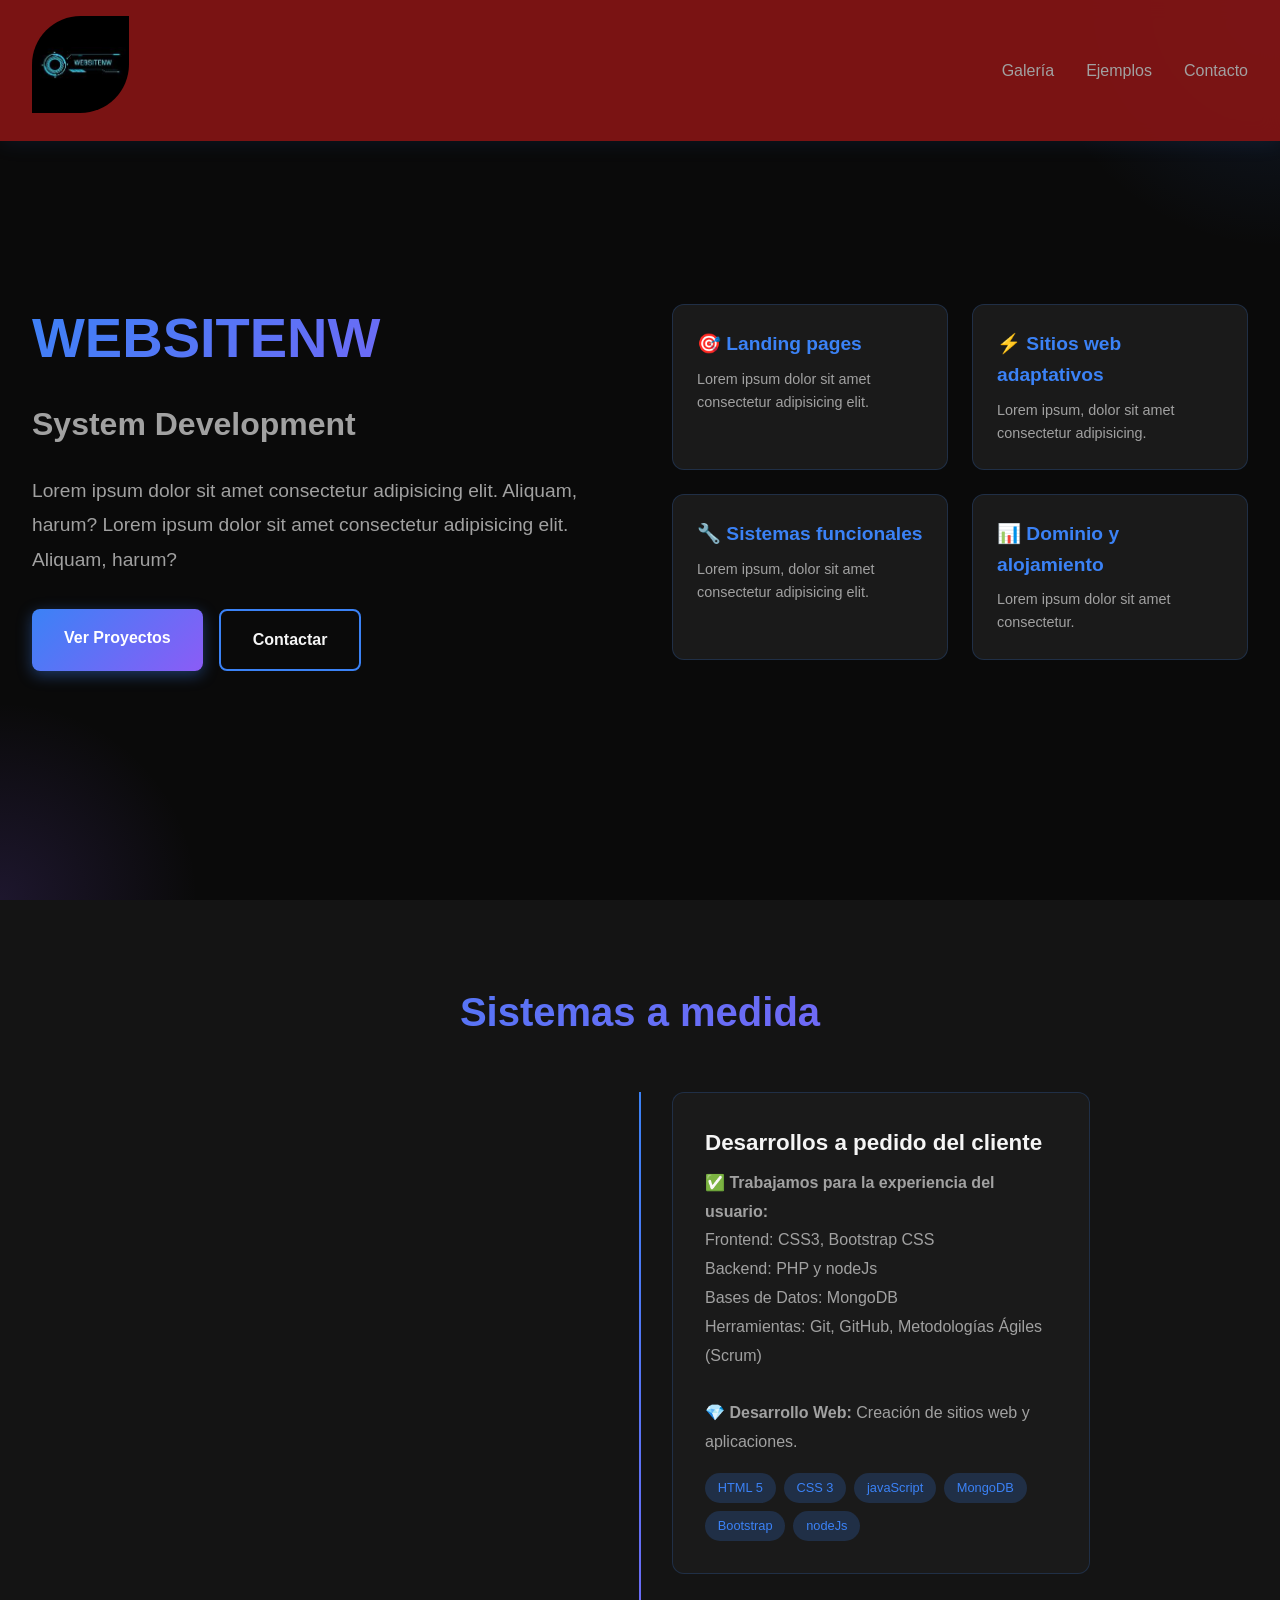
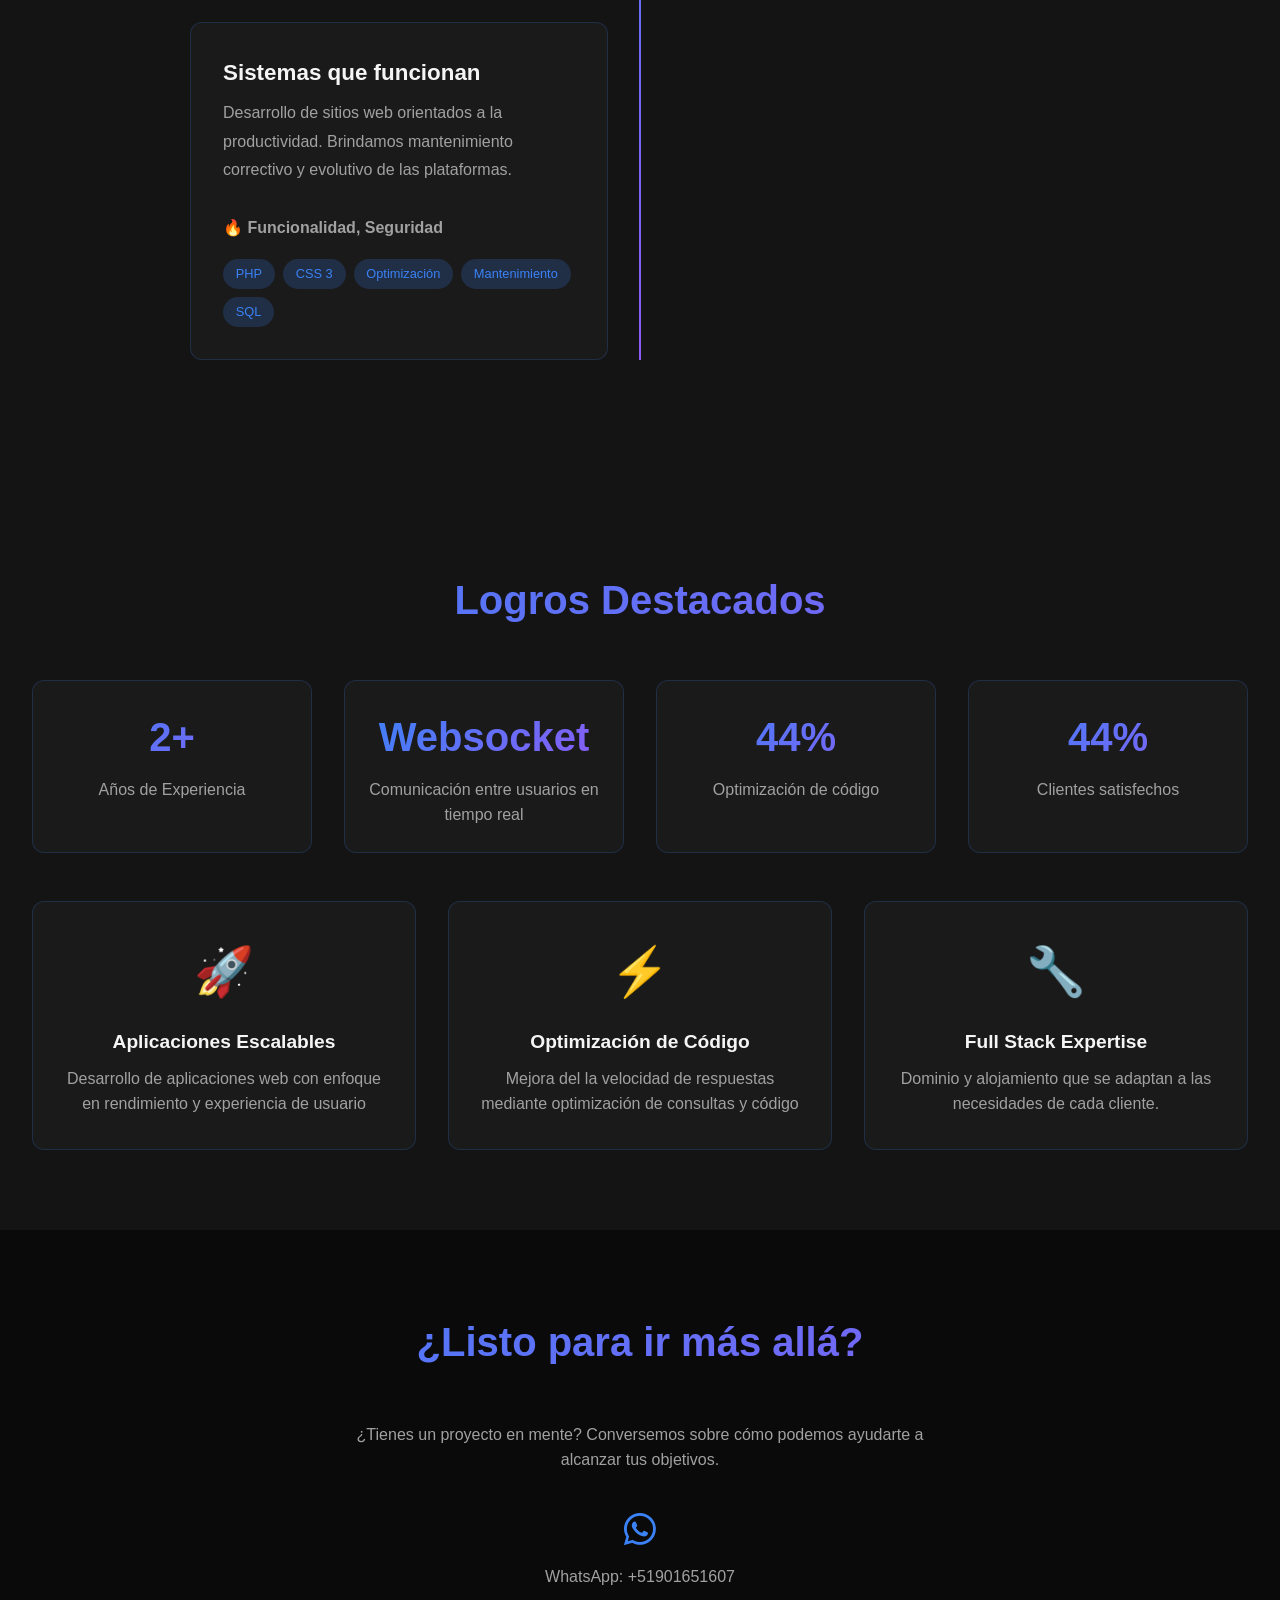
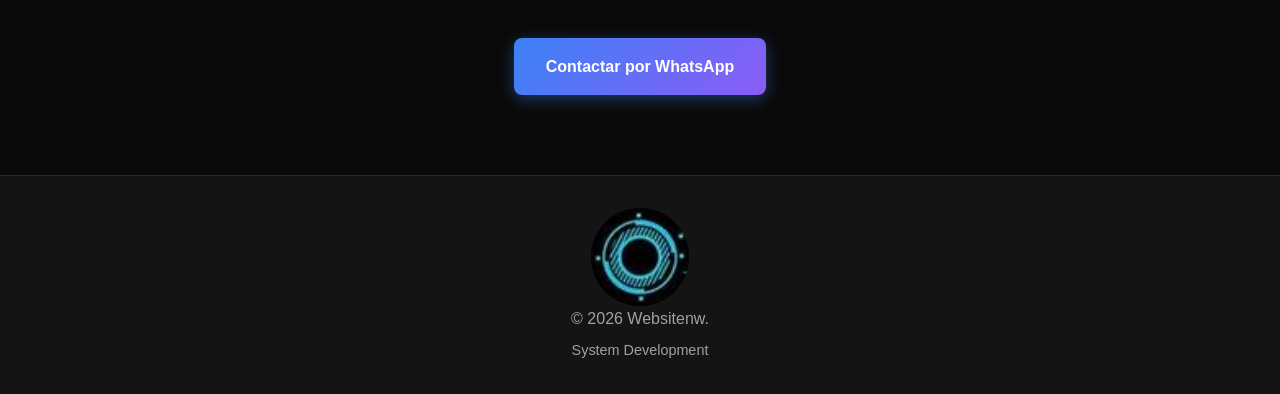
==== commit 8cddd778: "segunda actualización 12-02" ====
--- a/index.html
+++ b/index.html
@@ -36,7 +36,7 @@
                 <h2>System Development</h2>
                 <p>Lorem ipsum dolor sit amet consectetur adipisicing elit. Aliquam, harum? Lorem ipsum dolor sit amet consectetur adipisicing elit. Aliquam, harum?</p>
                 <div class="cta-buttons">
-                    <a href="#experiencia" class="btn btn-primary">Ver galería</a>
+                    <a href="./vistas/ejemplos.html" class="btn btn-primary">Ver Proyectos</a>
                     <a href="#contacto" class="btn btn-secondary">Contactar</a>
                 </div>
             </div>
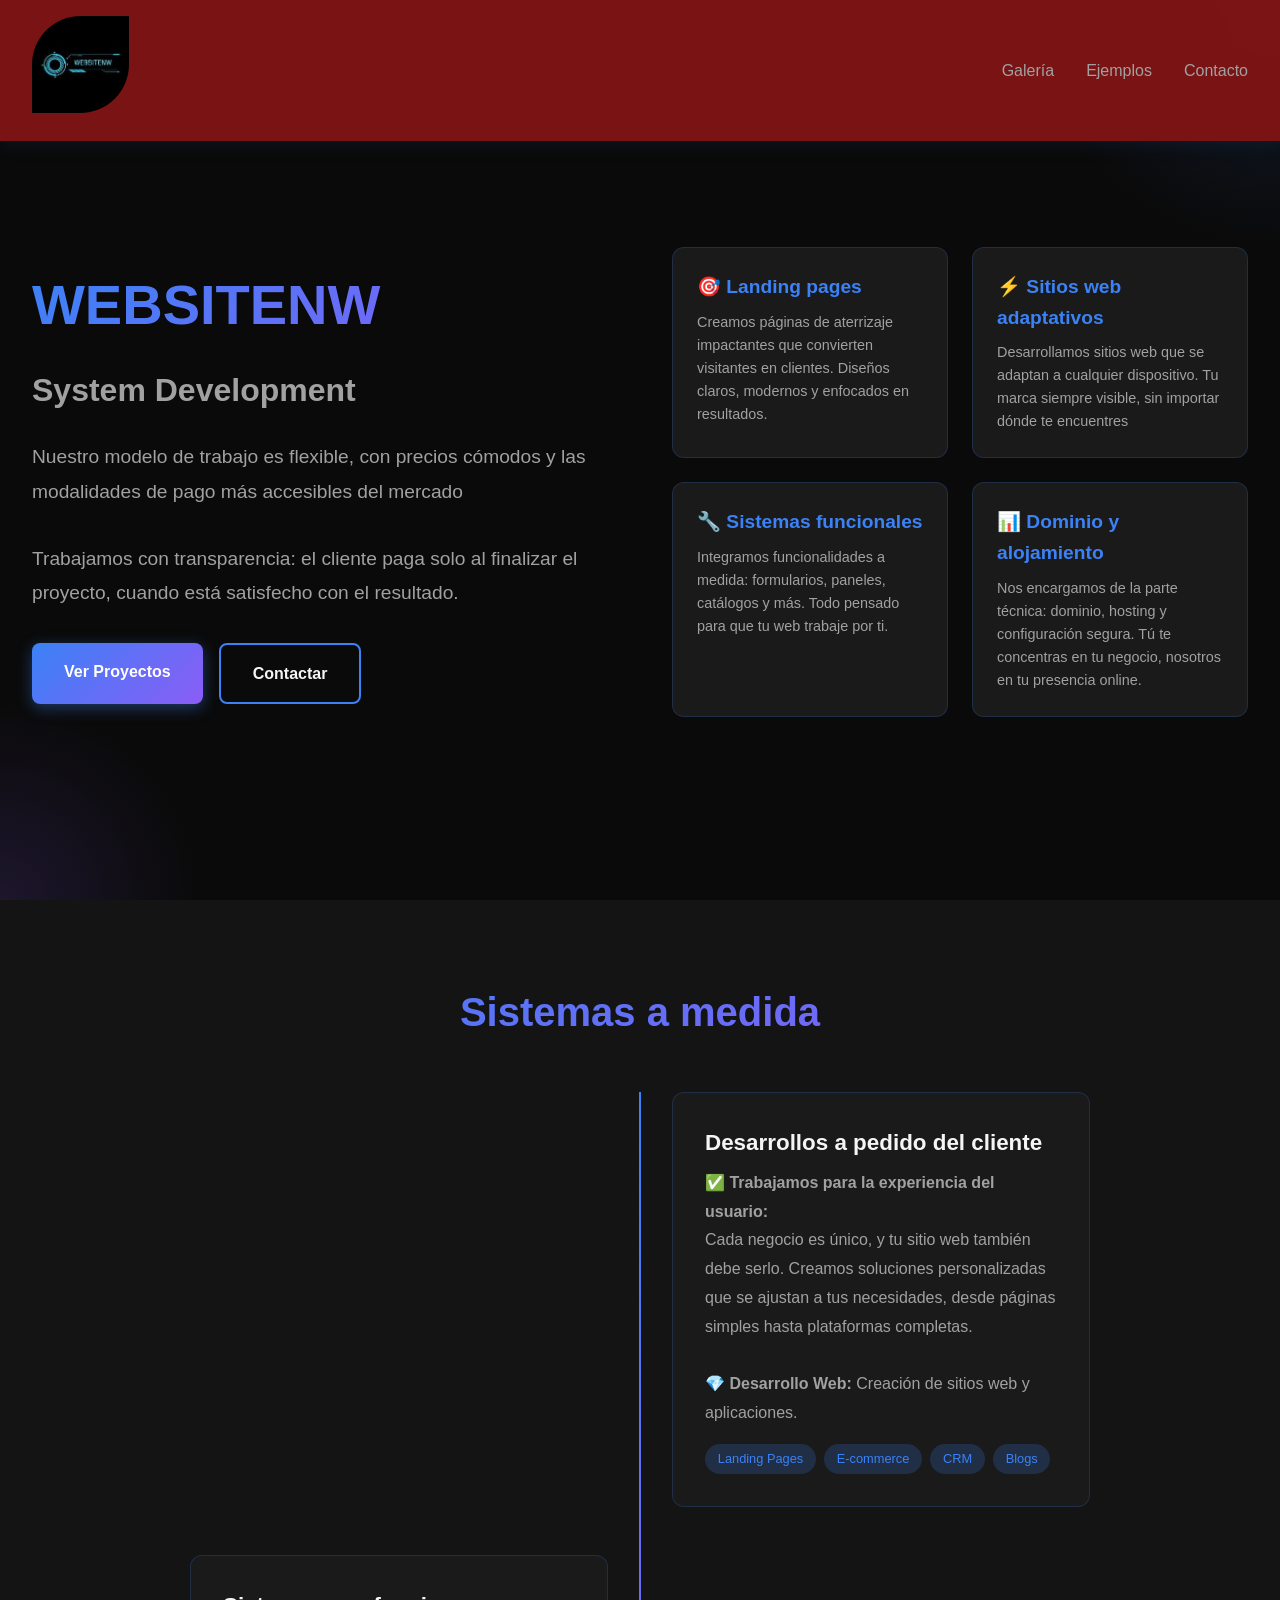
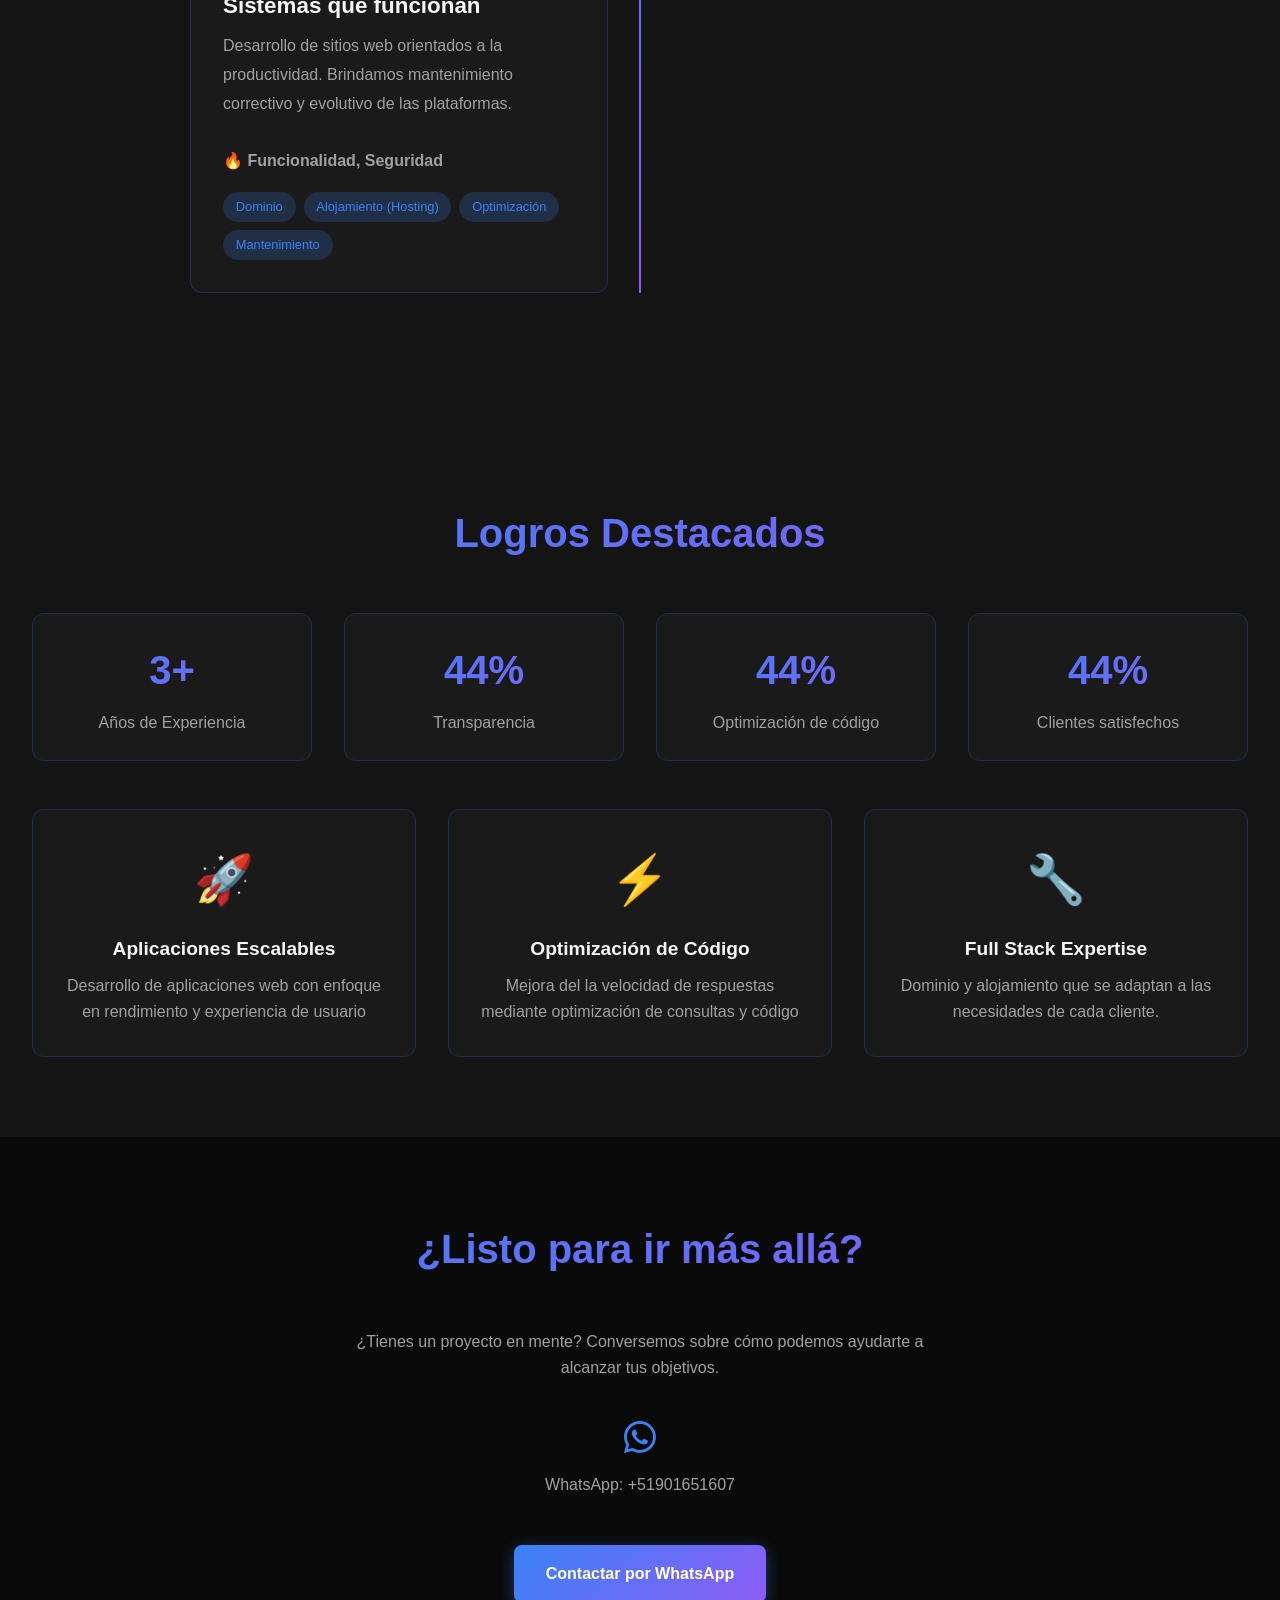
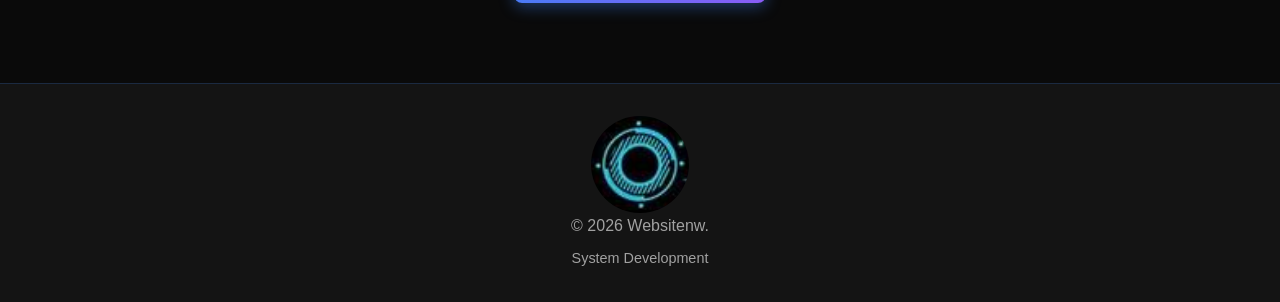
==== commit 954b1a85: "tercera actualización 12-02" ====
--- a/index.html
+++ b/index.html
@@ -34,7 +34,8 @@
             <div class="hero-text">
                 <h1>WEBSITENW</h1>
                 <h2>System Development</h2>
-                <p>Lorem ipsum dolor sit amet consectetur adipisicing elit. Aliquam, harum? Lorem ipsum dolor sit amet consectetur adipisicing elit. Aliquam, harum?</p>
+                <p>Nuestro modelo de trabajo es flexible, con precios cómodos y las modalidades de pago más accesibles del mercado</p>
+                <p>Trabajamos con transparencia: el cliente paga solo al finalizar el proyecto, cuando está satisfecho con el resultado.</p>
                 <div class="cta-buttons">
                     <a href="./vistas/ejemplos.html" class="btn btn-primary">Ver Proyectos</a>
                     <a href="#contacto" class="btn btn-secondary">Contactar</a>
@@ -43,19 +44,19 @@
             <div class="hero-skills">
                 <div class="skill-card">
                     <h3>🎯 Landing pages</h3>
-                    <p>Lorem ipsum dolor sit amet consectetur adipisicing elit.</p>
+                    <p>Creamos páginas de aterrizaje impactantes que convierten visitantes en clientes. Diseños claros, modernos y enfocados en resultados.</p>
                 </div>
                 <div class="skill-card">
                     <h3>⚡ Sitios web adaptativos</h3>
-                    <p>Lorem ipsum, dolor sit amet consectetur adipisicing.</p>
+                    <p>Desarrollamos sitios web que se adaptan a cualquier dispositivo. Tu marca siempre visible, sin importar dónde te encuentres</p>
                 </div>
                 <div class="skill-card">
                     <h3>🔧 Sistemas funcionales</h3>
-                    <p>Lorem ipsum, dolor sit amet consectetur adipisicing elit.</p>
+                    <p>Integramos funcionalidades a medida: formularios, paneles, catálogos y más. Todo pensado para que tu web trabaje por ti.</p>
                 </div>
                 <div class="skill-card">
                     <h3>📊 Dominio y alojamiento</h3>
-                    <p>Lorem ipsum dolor sit amet consectetur.</p>
+                    <p>Nos encargamos de la parte técnica: dominio, hosting y configuración segura. Tú te concentras en tu negocio, nosotros en tu presencia online.</p>
                 </div>
             </div>
         </div>
@@ -72,20 +73,15 @@
                     <div class="timeline-company">Australia - remoto</div>-->
                     <div class="timeline-description">
                         <strong>✅ Trabajamos para la experiencia del usuario:</strong><br>
-                        Frontend: CSS3, Bootstrap CSS<br>
-                        Backend: PHP y nodeJs<br>
-                        Bases de Datos: MongoDB<br>
-                        Herramientas: Git, GitHub, Metodologías Ágiles (Scrum)
+                        Cada negocio es único, y tu sitio web también debe serlo. Creamos soluciones personalizadas que se ajustan a tus necesidades, desde páginas simples hasta plataformas completas.
                         <br><br>
                         <strong>💎 Desarrollo Web:</strong> Creación de sitios web y aplicaciones.
                     </div>
                     <div class="tech-tags">
-                        <span class="tag">HTML 5</span>
-                        <span class="tag">CSS 3</span>
-                        <span class="tag">javaScript</span>
-                        <span class="tag">MongoDB</span>
-                        <span class="tag">Bootstrap</span>
-                        <span class="tag">nodeJs</span>
+                        <span class="tag">Landing Pages</span>
+                        <span class="tag">E-commerce</span>
+                        <span class="tag">CRM</span>
+                        <span class="tag">Blogs</span>
                     </div>
                 </div>
             </div>
@@ -101,11 +97,10 @@
                         <strong>🔥 Funcionalidad, Seguridad</strong>
                     </div>
                     <div class="tech-tags">
-                        <span class="tag">PHP</span>
-                        <span class="tag">CSS 3</span>
+                        <span class="tag">Dominio</span>
+                        <span class="tag">Alojamiento (Hosting)</span>
                         <span class="tag">Optimización</span>
                         <span class="tag">Mantenimiento</span>
-                        <span class="tag">SQL</span>
                     </div>
                 </div>
             </div>
@@ -284,12 +279,12 @@
         <h2 class="section-title">Logros Destacados</h2>
         <div class="stats-container">
             <div class="stat-box">
-                <div class="stat-number">+4</div>
+                <div class="stat-number">+6</div>
                 <div class="stat-label">Años de Experiencia</div>
             </div>
             <div class="stat-box">
-                <div class="stat-number">Websocket</div>
-                <div class="stat-label">Comunicación entre usuarios en tiempo real</div>
+                <div class="stat-number">100%</div>
+                <div class="stat-label">Transparencia</div>
             </div>
             <div class="stat-box">
                 <div class="stat-number">100%</div>
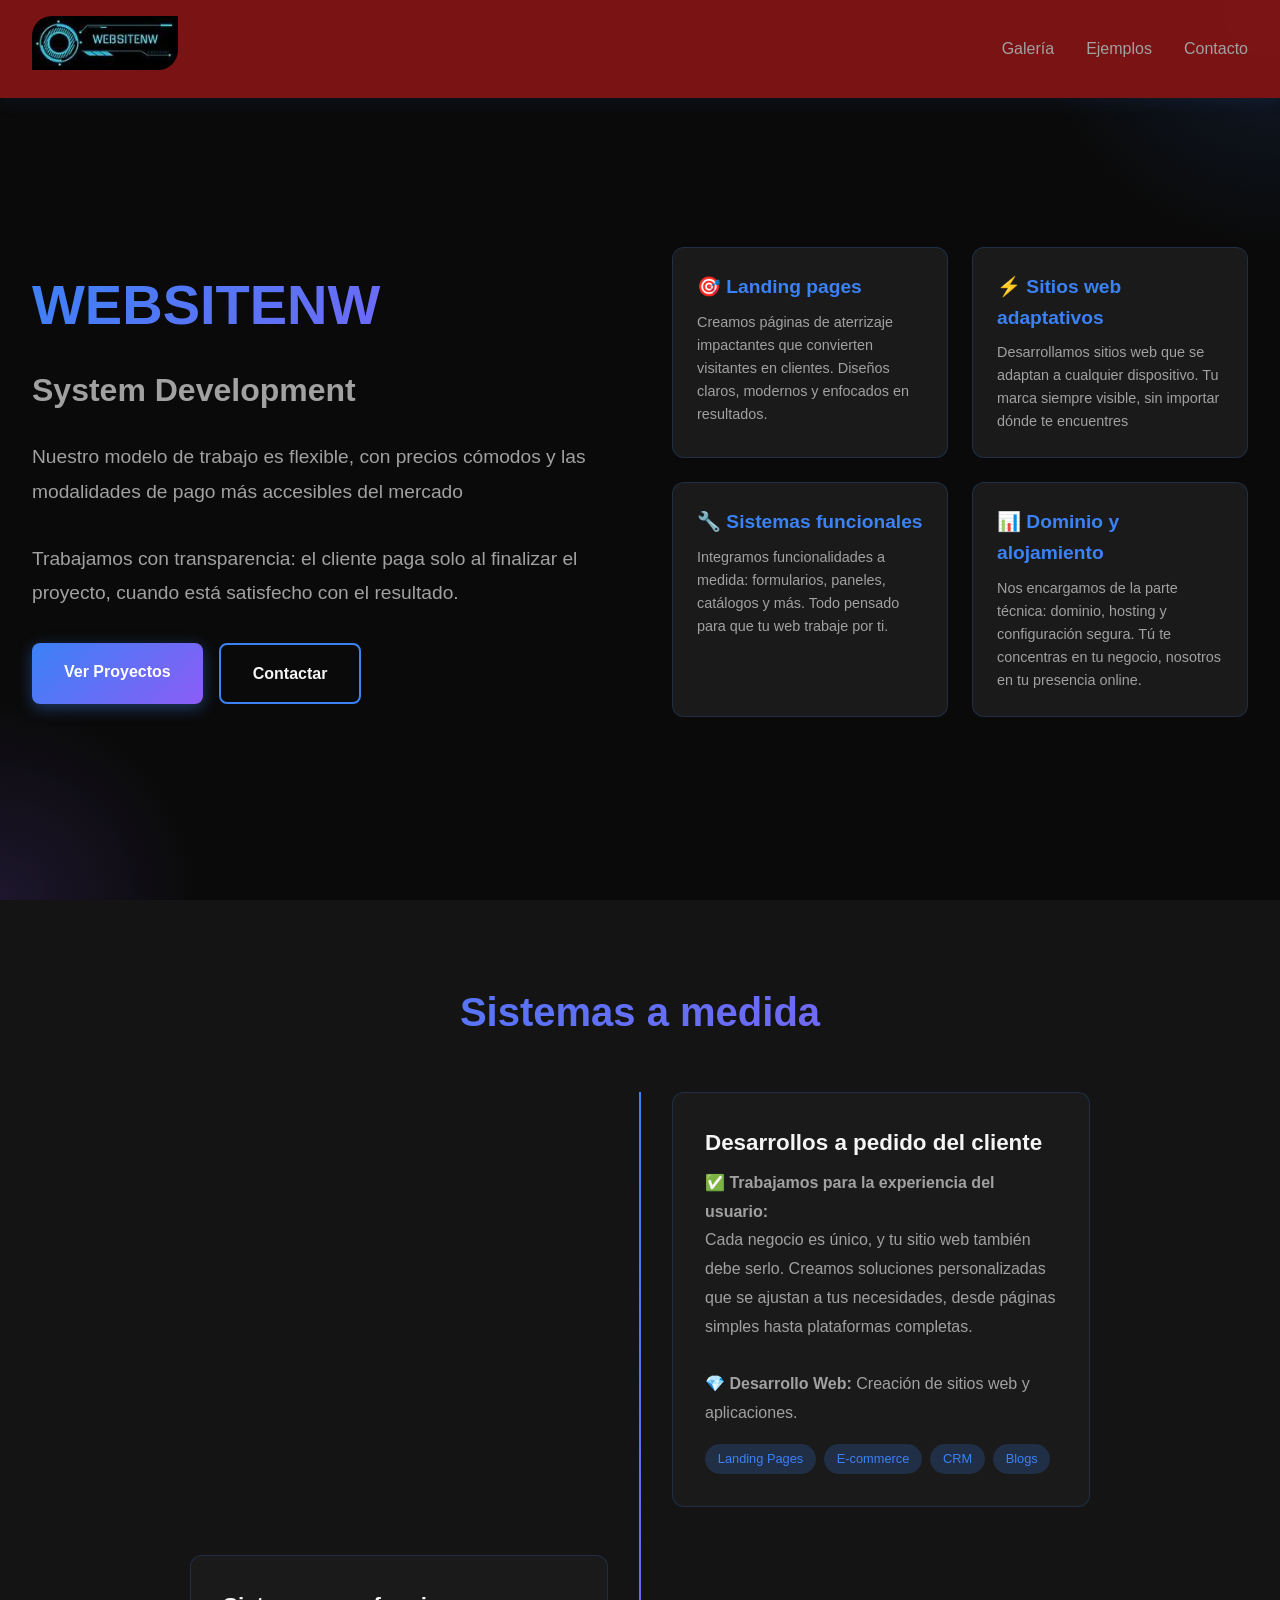
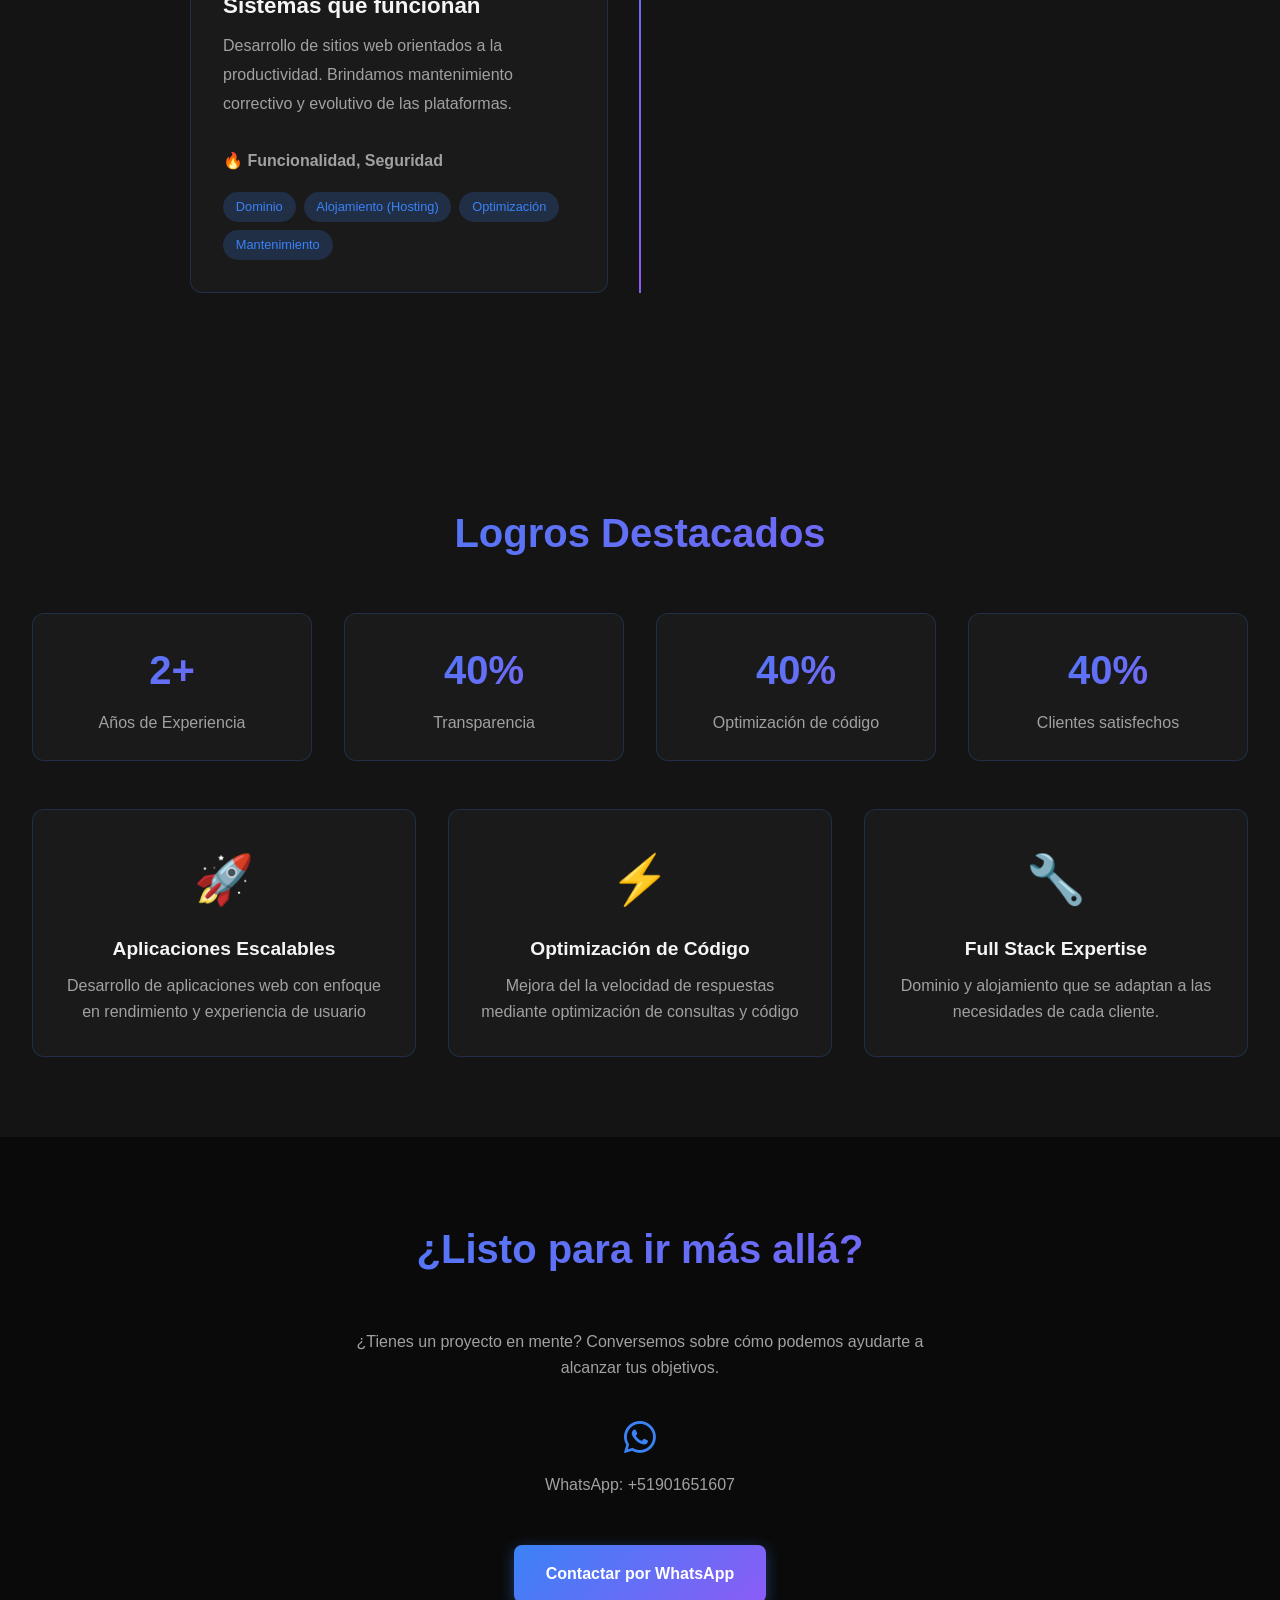
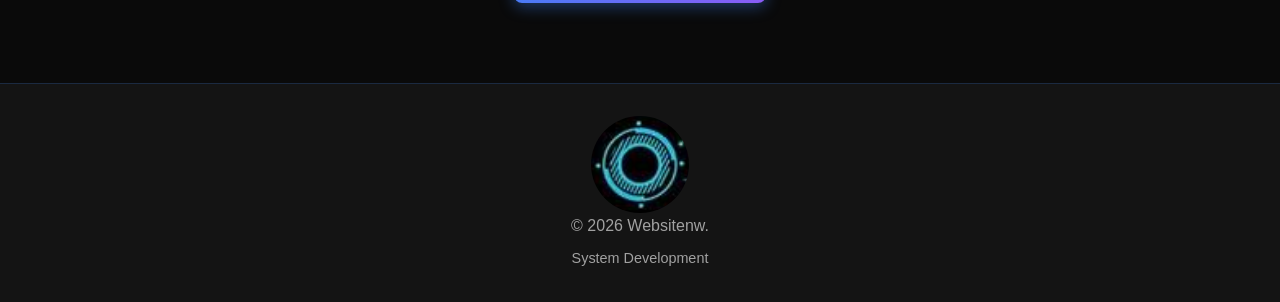
==== commit de2fb078: "quinta actualización 12-02" ====
--- a/index.html
+++ b/index.html
@@ -12,7 +12,7 @@
 <body>
     <nav class="navbar" id="navbar">
         <div class="nav-container">
-            <a href="./index.html" class="logo"><img src="./imagenes/logo_websitenw_1.png" alt=""></a>
+            <a href="./index.html" class="logo"><img src="./imagenes/portafolio/logo_websitenw_2.png" alt=""></a>
             <ul class="nav-links">
                 <li><a href="./vistas/galeria.html">Galería</a></li>
                 <li><a href="./vistas/ejemplos.html">Ejemplos</a></li>
--- a/estilos/styles.css
+++ b/estilos/styles.css
@@ -49,11 +49,22 @@
     -webkit-background-clip: text;
     -webkit-text-fill-color: transparent;
     background-clip: text;
-    width: 8%;
+    width: 12%;
 }
 .logo > img{
     width: 100%;
-    border-radius: 50% 0;
+    border-radius: 20px 0;
+}
+.logo{
+    animation: dance 12s linear infinite;
+}
+@keyframes dance {
+    from{
+        transform: rotateY(0deg);
+    }
+    to{
+        transform: rotateY(360deg);
+    }
 }
 .logo_footer {
     font-size: 1.5rem;
